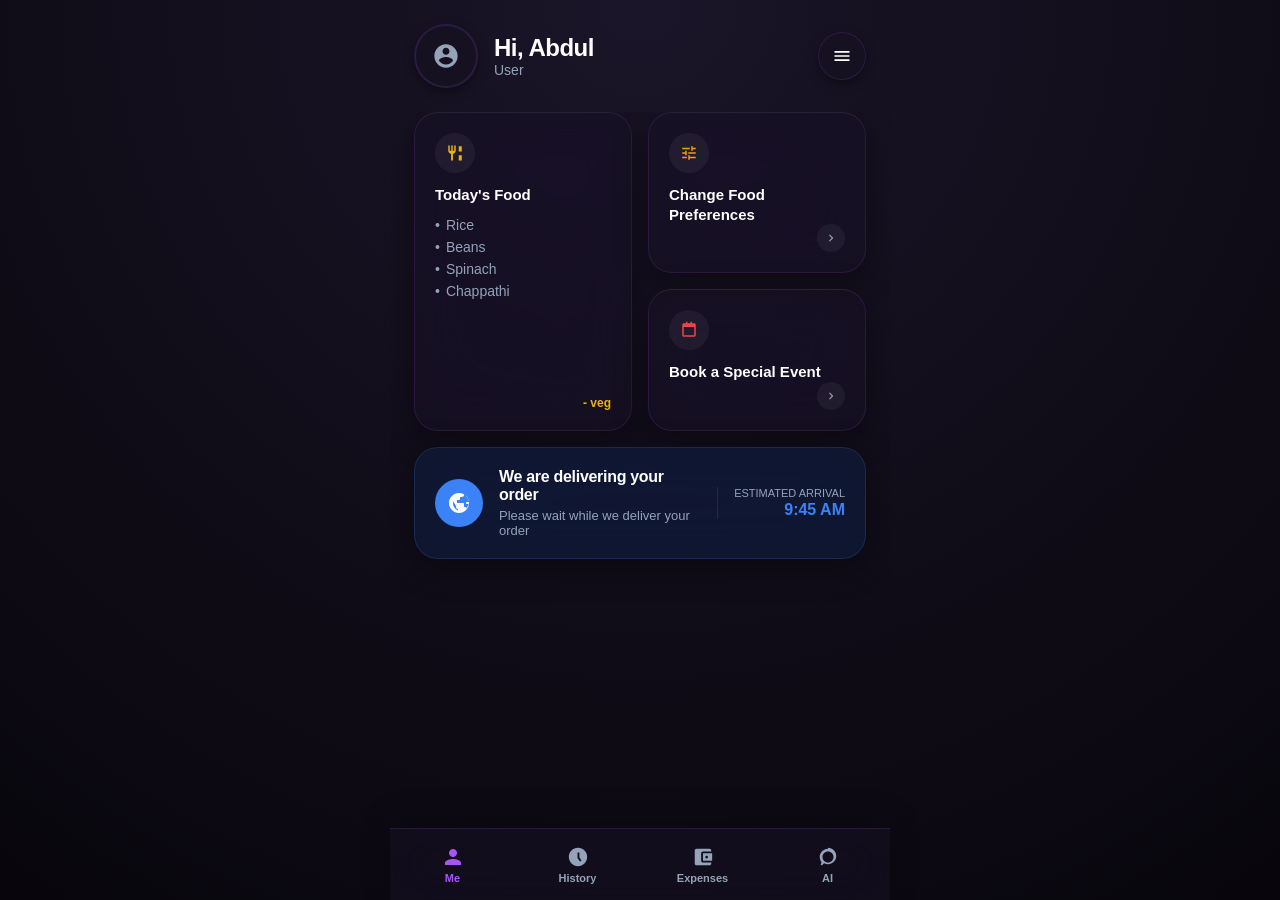
==== user.html @ d2bc14f1 "Change greeting from 'Hello World' to 'Goodbye World'" ====
<!DOCTYPE html>
<html lang="en">
<head>
    <meta charset="UTF-8">
    <meta name="viewport" content="width=device-width, initial-scale=1.0, maximum-scale=1.0, user-scalable=no">
    <title>MealHub - Dashboard</title>
    <style>
        /* --- CORE DESIGN SYSTEM & VARIABLES --- */
        :root {
            /* Liquid Amethyst (Dark Theme - Default) */
            --bg-gradient: radial-gradient(circle at 50% 0%, #1a1528 0%, #08060c 100%);
            --glass-bg: rgba(22, 18, 33, 0.6);
            --glass-border: rgba(168, 85, 247, 0.15);
            --glass-specular: rgba(255, 255, 255, 0.08);
            --accent: #a855f7;
            --accent-glow: rgba(168, 85, 247, 0.4);
            --text-main: #ffffff;
            --text-muted: #94a3b8;
            --card-shadow: rgba(0, 0, 0, 0.4);
            --banner-blue: rgba(14, 30, 61, 0.6);
            --banner-border: rgba(59, 130, 246, 0.2);
            --banner-text: #3b82f6;
            
            /* Structural Variables */
            --safe-bottom: env(safe-area-inset-bottom, 0px);
            --spring-easing: cubic-bezier(0.34, 1.56, 0.64, 1);
            --fade-speed: 400ms;
        }

        [data-theme="light"] {
            /* Orchid Crystal (Light Theme) */
            --bg-gradient: linear-gradient(135deg, #f7f5fa 0%, #e8e4f0 100%);
            --glass-bg: rgba(255, 255, 255, 0.5);
            --glass-border: rgba(124, 58, 237, 0.15);
            --glass-specular: rgba(255, 255, 255, 0.4);
            --accent: #7c3aed;
            --accent-glow: rgba(124, 58, 237, 0.25);
            --text-main: #1e1b4b;
            --text-muted: #64748b;
            --card-shadow: rgba(124, 58, 237, 0.08);
            --banner-blue: rgba(219, 234, 254, 0.6);
            --banner-border: rgba(59, 130, 246, 0.3);
            --banner-text: #1d4ed8;
        }

        /* --- CSS RESET & MOBILE BEHAVIORS --- */
        * {
            box-sizing: border-box;
            margin: 0;
            padding: 0;
            -webkit-tap-highlight-color: transparent;
            user-select: none;
            font-family: -apple-system, BlinkMacSystemFont, "Segoe UI", Roboto, Helvetica, Arial, sans-serif;
        }

        body {
            background: var(--bg-gradient);
            color: var(--text-main);
            min-height: 100vh;
            overflow: hidden;
            position: relative;
            transition: background var(--fade-speed) ease;
        }

        input, textarea, select {
            user-select: text;
        }

        /* --- HIDDEN SCROLLBARS --- */
        .scrollable-content {
            scrollbar-width: none;
            -ms-overflow-style: none;
        }
        .scrollable-content::-webkit-scrollbar {
            display: none;
        }

        /* --- LAYOUT APPLICATION FRAME --- */
        .app-container {
            display: flex;
            flex-direction: column;
            height: 100vh;
            max-width: 500px;
            margin: 0 auto;
            position: relative;
            padding-bottom: calc(75px + var(--safe-bottom));
        }

        /* --- HEADER ROW --- */
        header {
            display: flex;
            justify-content: space-between;
            align-items: center;
            padding: 24px;
            z-index: 10;
        }

        .profile-trigger {
            display: flex;
            align-items: center;
            gap: 16px;
            cursor: pointer;
        }

        .profile-frame {
            width: 64px;
            height: 64px;
            border-radius: 50%;
            border: 2px solid var(--glass-border);
            background: var(--glass-bg);
            display: flex;
            align-items: center;
            justify-content: center;
            overflow: hidden;
            box-shadow: 0 4px 12px var(--card-shadow);
            transition: transform var(--fade-speed) var(--spring-easing);
        }

        .profile-frame img {
            width: 100%;
            height: 100%;
            object-fit: cover;
        }

        .profile-frame svg {
            width: 28px;
            height: 28px;
            fill: var(--text-muted);
        }

        .profile-trigger:active .profile-frame {
            transform: scale(0.92);
        }

        .meta-text h1 {
            font-size: 24px;
            font-weight: 700;
            letter-spacing: -0.5px;
        }

        .meta-text p {
            font-size: 14px;
            color: var(--text-muted);
            text-transform: capitalize;
        }

        .menu-btn {
            width: 48px;
            height: 48px;
            border-radius: 50%;
            background: var(--glass-bg);
            border: 1px solid var(--glass-border);
            display: flex;
            align-items: center;
            justify-content: center;
            cursor: pointer;
            box-shadow: 0 4px 12px var(--card-shadow);
            transition: transform var(--fade-speed) var(--spring-easing);
        }

        .menu-btn svg {
            width: 20px;
            height: 20px;
            fill: var(--text-main);
        }

        .menu-btn:active {
            transform: scale(0.92);
        }

        /* --- CONTENT MAIN PANELS --- */
        .tab-panel {
            flex: 1;
            padding: 0 24px;
            overflow-y: auto;
            display: none;
            opacity: 0;
            transform: translateY(10px);
            transition: opacity var(--fade-speed) ease, transform var(--fade-speed) ease;
        }

        .tab-panel.active {
            display: block;
            opacity: 1;
            transform: translateY(0);
        }

        /* --- GLASS CARD SYSTEM --- */
        .glass-card {
            background: var(--glass-bg);
            border: 1px solid var(--glass-border);
            border-top: 1px solid var(--glass-specular);
            border-radius: 24px;
            padding: 20px;
            box-shadow: 0 8px 32px var(--card-shadow);
            backdrop-filter: blur(24px) saturate(190%);
            -webkit-backdrop-filter: blur(24px) saturate(190%);
            position: relative;
            overflow: hidden;
        }

        /* --- ME DASHBOARD ASYMMETRIC GRID --- */
        .me-grid {
            display: grid;
            grid-template-columns: 1.1sfr 0.9fr;
            grid-template-columns: repeat(2, 1fr);
            gap: 16px;
            margin-bottom: 16px;
        }

        .card-tall {
            grid-row: span 2;
            display: flex;
            flex-direction: column;
            justify-content: space-between;
            min-height: 220px;
        }

        .card-pressable {
            cursor: pointer;
            display: flex;
            flex-direction: column;
            justify-content: space-between;
            min-height: 102px;
            transition: transform 150ms var(--spring-easing), box-shadow 150ms ease;
        }

        .card-pressable:active {
            transform: scale(0.96);
            box-shadow: 0 4px 12px var(--card-shadow);
        }

        /* Icon Circle Subcontainers */
        .icon-wrap {
            width: 40px;
            height: 40px;
            border-radius: 50%;
            background: rgba(255, 255, 255, 0.05);
            display: flex;
            align-items: center;
            justify-content: center;
            margin-bottom: 12px;
        }
        [data-theme="light"] .icon-wrap {
            background: rgba(0, 0, 0, 0.03);
        }

        .card-tall .icon-wrap svg { fill: #eab308; }
        #pref-card-trigger .icon-wrap svg { fill: #f59e0b; }
        #event-card-trigger .icon-wrap svg { fill: #ef4444; }

        .card-title {
            font-size: 15px;
            font-weight: 600;
            line-height: 1.3;
            color: var(--text-main);
        }

        .card-arrow {
            align-self: flex-end;
            width: 28px;
            height: 28px;
            border-radius: 50%;
            background: rgba(255, 255, 255, 0.05);
            display: flex;
            align-items: center;
            justify-content: center;
        }
        [data-theme="light"] .card-arrow {
            background: rgba(0, 0, 0, 0.03);
        }
        .card-arrow svg {
            width: 14px;
            height: 14px;
            fill: var(--text-muted);
        }

        /* Menu Food Items list styling */
        .food-list {
            list-style: none;
            margin-top: 12px;
            display: flex;
            flex-direction: column;
            gap: 6px;
        }

        .food-list li {
            font-size: 14px;
            color: var(--text-muted);
            text-transform: capitalize;
            display: flex;
            align-items: center;
            gap: 6px;
        }

        .food-list li::before {
            content: "•";
            color: var(--text-muted);
        }

        .tag-veg {
            align-self: flex-end;
            font-size: 12px;
            font-weight: 700;
            color: #eab308;
            margin-top: auto;
        }

        /* --- FULL WIDTH STATUS STRIP --- */
        .status-strip {
            background: var(--banner-blue);
            border: 1px solid var(--banner-border);
            border-top: 1px solid var(--glass-specular);
            display: flex;
            align-items: center;
            gap: 16px;
            padding: 20px;
        }

        .scooter-icon {
            width: 48px;
            height: 48px;
            border-radius: 50%;
            background: #3b82f6;
            display: flex;
            align-items: center;
            justify-content: center;
            flex-shrink: 0;
        }

        .scooter-icon svg {
            width: 24px;
            height: 24px;
            fill: white;
        }

        .status-info {
            flex: 1;
        }

        .status-info h4 {
            font-size: 16px;
            font-weight: 600;
            letter-spacing: -0.3px;
            margin-bottom: 4px;
        }

        .status-info p {
            font-size: 13px;
            color: var(--text-muted);
        }

        .status-eta {
            text-align: right;
            border-left: 1px solid var(--banner-border);
            padding-left: 16px;
        }

        .status-eta span {
            font-size: 11px;
            color: var(--text-muted);
            display: block;
            text-transform: uppercase;
            margin-bottom: 2px;
        }

        .status-eta time {
            font-size: 16px;
            font-weight: 700;
            color: var(--banner-text);
            white-space: nowrap;
        }

        /* --- INTERACTIVE SEGMENTED CONTROLS --- */
        .segment-wrapper {
            background: var(--glass-bg);
            border: 1px solid var(--glass-border);
            padding: 4px;
            border-radius: 16px;
            display: flex;
            margin-bottom: 20px;
            position: relative;
        }

        .segment-btn {
            flex: 1;
            background: transparent;
            border: none;
            outline: none;
            color: var(--text-muted);
            font-size: 14px;
            font-weight: 600;
            padding: 10px 0;
            cursor: pointer;
            z-index: 2;
            transition: color var(--fade-speed) ease;
        }

        .segment-btn.active {
            color: var(--text-main);
        }

        .segment-slider {
            position: absolute;
            top: 4px;
            bottom: 4px;
            left: 4px;
            border-radius: 12px;
            background: rgba(255, 255, 255, 0.08);
            backdrop-filter: blur(8px);
            z-index: 1;
            transition: transform 300ms var(--spring-easing), width 300ms var(--spring-easing);
        }
        [data-theme="light"] .segment-slider {
            background: rgba(0, 0, 0, 0.05);
        }

        /* --- HISTORY ELEMENT CARDS --- */
        .history-stack {
            display: flex;
            flex-direction: column;
            gap: 12px;
        }

        .history-card {
            display: flex;
            justify-content: space-between;
            align-items: center;
            transition: transform 150ms ease;
            cursor: pointer;
        }

        .history-card:active {
            transform: scale(0.98);
        }

        .history-details h5 {
            font-size: 15px;
            font-weight: 600;
            margin-bottom: 4px;
        }

        .history-details p {
            font-size: 12px;
            color: var(--text-muted);
        }

        .history-price {
            font-size: 15px;
            font-weight: 700;
            color: var(--accent);
        }

        /* --- EXPENSES VIEWS ELEMENTS --- */
        .expense-summary-block {
            display: grid;
            grid-template-columns: repeat(2, 1fr);
            gap: 16px;
            margin-bottom: 20px;
        }

        .stat-meta h5 {
            font-size: 13px;
            color: var(--text-muted);
            font-weight: 500;
            margin-bottom: 8px;
        }

        .stat-meta .amount {
            font-size: 20px;
            font-weight: 700;
            margin-bottom: 6px;
        }

        .trend-line {
            font-size: 12px;
            font-weight: 600;
            display: flex;
            align-items: center;
            gap: 4px;
            color: #22c55e;
        }

        .trend-line svg {
            width: 12px;
            height: 12px;
            fill: currentColor;
        }

        .breakdown-title {
            font-size: 14px;
            color: var(--text-muted);
            font-weight: 600;
            margin: 24px 0 12px 0;
            text-transform: uppercase;
            letter-spacing: 0.5px;
        }

        .list-row {
            display: flex;
            justify-content: space-between;
            align-items: center;
            padding: 16px 0;
            border-bottom: 1px solid var(--glass-border);
            cursor: pointer;
        }

        .list-row:last-child {
            border-bottom: none;
        }

        .list-row-left {
            display: flex;
            align-items: center;
            gap: 12px;
        }

        .list-row-left span {
            font-size: 15px;
            font-weight: 500;
        }

        .list-row-right {
            display: flex;
            align-items: center;
            gap: 8px;
            font-weight: 600;
            font-size: 15px;
        }

        .list-row-right svg {
            width: 14px;
            height: 14px;
            fill: var(--text-muted);
        }

        /* --- COPILOT AI CHAT PANEL INTERFACE --- */
        .chat-container {
            display: flex;
            flex-direction: column;
            height: calc(100vh - 180px - var(--safe-bottom));
        }

        .chat-messages {
            flex: 1;
            overflow-y: auto;
            padding-bottom: 16px;
            display: flex;
            flex-direction: column;
            gap: 12px;
        }

        .msg-bubble {
            max-width: 80%;
            padding: 14px 16px;
            border-radius: 20px;
            font-size: 14px;
            line-height: 1.4;
            position: relative;
        }

        .msg-bubble.ai {
            align-self: flex-start;
            background: var(--glass-bg);
            border: 1px solid var(--glass-border);
            border-bottom-left-radius: 4px;
            color: var(--text-main);
        }

        .msg-bubble.user {
            align-self: flex-end;
            background: var(--accent);
            color: white;
            border-bottom-right-radius: 4px;
            box-shadow: 0 4px 12px var(--accent-glow);
        }

        .msg-meta {
            display: flex;
            align-items: center;
            justify-content: flex-end;
            gap: 4px;
            font-size: 10px;
            margin-top: 6px;
            opacity: 0.7;
        }

        .msg-meta svg {
            width: 12px;
            height: 12px;
            fill: currentColor;
        }

        .chat-input-row {
            display: flex;
            gap: 12px;
            align-items: center;
            padding-top: 12px;
            border-top: 1px solid var(--glass-border);
        }

        .chat-field {
            flex: 1;
            background: var(--glass-bg);
            border: 1px solid var(--glass-border);
            border-radius: 24px;
            padding: 14px 20px;
            color: var(--text-main);
            outline: none;
            font-size: 14px;
            transition: border-color var(--fade-speed) ease;
        }

        .chat-field:focus {
            border-color: var(--accent);
        }

        .chat-send-btn {
            width: 48px;
            height: 48px;
            border-radius: 50%;
            background: var(--accent);
            border: none;
            outline: none;
            display: flex;
            align-items: center;
            justify-content: center;
            cursor: pointer;
            box-shadow: 0 4px 12px var(--accent-glow);
            transition: transform 150ms ease;
            flex-shrink: 0;
        }

        .chat-send-btn:active {
            transform: scale(0.92);
        }

        .chat-send-btn svg {
            width: 18px;
            height: 18px;
            fill: white;
            margin-left: 2px;
        }

        /* --- FIXED BOTTOM NAVIGATION DOCK --- */
        nav.bottom-dock {
            position: fixed;
            bottom: var(--safe-bottom);
            left: 50%;
            transform: translateX(-50%);
            width: 100%;
            max-width: 500px;
            height: 72px;
            background: var(--glass-bg);
            border-top: 1px solid var(--glass-border);
            backdrop-filter: blur(24px) saturate(190%);
            -webkit-backdrop-filter: blur(24px) saturate(190%);
            display: flex;
            justify-content: space-around;
            align-items: center;
            z-index: 20;
            box-shadow: 0 -8px 32px rgba(0,0,0,0.2);
        }

        .nav-item {
            display: flex;
            flex-direction: column;
            align-items: center;
            gap: 4px;
            background: transparent;
            border: none;
            outline: none;
            cursor: pointer;
            width: 60px;
            color: var(--text-muted);
            transition: color var(--fade-speed) ease;
        }

        .nav-item svg {
            width: 22px;
            height: 22px;
            fill: var(--text-muted);
            transition: fill var(--fade-speed) ease, transform 300ms var(--spring-easing);
        }

        .nav-item span {
            font-size: 11px;
            font-weight: 600;
        }

        .nav-item.active {
            color: var(--accent);
        }

        .nav-item.active svg {
            fill: var(--accent);
            transform: scale(1.1);
        }

        /* --- POPUPS & OVERLAYS SYSTEM UI --- */
        .overlay-blur {
            position: fixed;
            top: 0;
            left: 0;
            width: 100vw;
            height: 100vh;
            background: rgba(0, 0, 0, 0.4);
            backdrop-filter: blur(0px);
            -webkit-backdrop-filter: blur(0px);
            z-index: 100;
            opacity: 0;
            visibility: hidden;
            transition: opacity var(--fade-speed) ease, visibility var(--fade-speed) ease, backdrop-filter var(--fade-speed) ease;
        }

        .overlay-blur.active {
            opacity: 1;
            visibility: visible;
            backdrop-filter: blur(12px);
            -webkit-backdrop-filter: blur(12px);
        }

        .modal-sheet {
            position: absolute;
            bottom: 24px;
            left: 16px;
            right: 16px;
            max-width: 468px;
            margin: 0 auto;
            transform: scale(0.9) translateY(40px);
            opacity: 0;
            transition: transform var(--fade-speed) var(--spring-easing), opacity var(--fade-speed) ease;
        }

        .overlay-blur.active .modal-sheet {
            transform: scale(1) translateY(0);
            opacity: 1;
        }

        .modal-header {
            display: flex;
            justify-content: space-between;
            align-items: center;
            margin-bottom: 20px;
        }

        .modal-header h3 {
            font-size: 18px;
            font-weight: 700;
            letter-spacing: -0.3px;
        }

        .modal-close {
            width: 32px;
            height: 32px;
            border-radius: 50%;
            background: rgba(255, 255, 255, 0.05);
            display: flex;
            align-items: center;
            justify-content: center;
            cursor: pointer;
        }
        [data-theme="light"] .modal-close {
            background: rgba(0, 0, 0, 0.03);
        }
        .modal-close svg {
            width: 12px;
            height: 12px;
            fill: var(--text-main);
        }

        /* Custom Action Option Matrix inside Modals */
        .modal-actions-list {
            display: flex;
            flex-direction: column;
            gap: 10px;
        }

        .action-option-btn {
            width: 100%;
            background: rgba(255, 255, 255, 0.03);
            border: 1px solid var(--glass-border);
            padding: 14px;
            border-radius: 14px;
            color: var(--text-main);
            font-size: 15px;
            font-weight: 600;
            cursor: pointer;
            text-align: left;
            transition: background var(--fade-speed) ease;
        }
        .action-option-btn:active {
            background: rgba(255, 255, 255, 0.08);
        }

        /* --- SETTINGS SIDE DRAWER OVERLAY --- */
        .drawer-overlay {
            position: fixed;
            top: 0;
            left: 0;
            width: 100vw;
            height: 100vh;
            background: rgba(0, 0, 0, 0.2);
            backdrop-filter: blur(0px);
            -webkit-backdrop-filter: blur(0px);
            z-index: 150;
            opacity: 0;
            visibility: hidden;
            transition: opacity var(--fade-speed) ease, visibility var(--fade-speed) ease, backdrop-filter var(--fade-speed) ease;
        }

        .drawer-overlay.active {
            opacity: 1;
            visibility: visible;
            backdrop-filter: blur(12px);
            -webkit-backdrop-filter: blur(12px);
        }

        .settings-drawer {
            position: absolute;
            top: 0;
            right: 0;
            width: 280px;
            height: 100%;
            background: var(--glass-bg);
            border-left: 1px solid var(--glass-border);
            backdrop-filter: blur(32px) saturate(190%);
            -webkit-backdrop-filter: blur(32px) saturate(190%);
            padding: 40px 24px;
            box-shadow: -8px 0 32px rgba(0,0,0,0.3);
            transform: translateX(100%);
            transition: transform var(--fade-speed) cubic-bezier(0.16, 1, 0.3, 1);
            display: flex;
            flex-direction: column;
            gap: 24px;
        }

        .drawer-overlay.active .settings-drawer {
            transform: translateX(0);
        }

        .drawer-title {
            font-size: 20px;
            font-weight: 700;
            margin-bottom: 12px;
            border-bottom: 1px solid var(--glass-border);
            padding-bottom: 12px;
        }

        .drawer-row {
            display: flex;
            justify-content: space-between;
            align-items: center;
            padding: 8px 0;
        }

        .drawer-label {
            font-size: 15px;
            font-weight: 500;
        }

        /* --- TOGGLE METRIC SYSTEMS --- */
        .toggle-switch {
            width: 46px;
            height: 26px;
            border-radius: 20px;
            background: rgba(255,255,255,0.1);
            position: relative;
            cursor: pointer;
            transition: background var(--fade-speed) ease;
        }
        [data-theme="light"] .toggle-switch {
            background: rgba(0,0,0,0.1);
        }
        .toggle-switch.active {
            background: var(--accent);
        }

        .toggle-handle {
            width: 20px;
            height: 20px;
            border-radius: 50%;
            background: white;
            position: absolute;
            top: 3px;
            left: 3px;
            box-shadow: 0 2px 4px rgba(0,0,0,0.2);
            transition: transform 300ms var(--spring-easing);
        }

        .toggle-switch.active .toggle-handle {
            transform: translateX(20px);
        }

        /* Drawer Utility Buttons */
        .drawer-btn {
            background: rgba(255,255,255,0.03);
            border: 1px solid var(--glass-border);
            color: var(--text-main);
            padding: 12px 16px;
            border-radius: 12px;
            font-size: 14px;
            font-weight: 600;
            cursor: pointer;
            text-align: left;
            display: flex;
            align-items: center;
            justify-content: space-between;
        }

        .drawer-btn.logout {
            margin-top: auto;
            border-color: rgba(239, 68, 68, 0.3);
            color: #ef4444;
            background: rgba(239, 68, 68, 0.05);
        }

        /* --- PREFERENCES POPUP FORM ENGINE --- */
        .pill-box {
            display: flex;
            gap: 10px;
            margin-bottom: 20px;
        }

        .pill-btn {
            flex: 1;
            background: rgba(255,255,255,0.03);
            border: 1px solid var(--glass-border);
            padding: 12px 0;
            border-radius: 14px;
            color: var(--text-muted);
            font-weight: 600;
            font-size: 14px;
            cursor: pointer;
            text-align: center;
            transition: all var(--fade-speed) ease;
        }

        .pill-btn.active {
            background: var(--accent);
            color: white;
            border-color: transparent;
            box-shadow: 0 4px 12px var(--accent-glow);
        }

        .dropdown-grid {
            display: none;
            grid-template-columns: repeat(2, 1fr);
            gap: 12px;
            margin-bottom: 20px;
        }

        .dropdown-grid.active {
            display: grid;
        }

        .select-field-wrap {
            display: flex;
            flex-direction: column;
            gap: 6px;
        }

        .select-field-wrap label {
            font-size: 11px;
            color: var(--text-muted);
            font-weight: 600;
            text-transform: uppercase;
        }

        .glass-select {
            background: var(--glass-bg);
            border: 1px solid var(--glass-border);
            padding: 12px;
            border-radius: 12px;
            color: var(--text-main);
            outline: none;
            font-size: 13px;
            width: 100%;
            cursor: pointer;
            -webkit-appearance: none;
        }

        /* --- COMPREHENSIVE BOOKING FORM LAYOUT --- */
        .form-stack {
            display: flex;
            flex-direction: column;
            gap: 14px;
            margin-bottom: 20px;
        }

        .input-group {
            display: flex;
            flex-direction: column;
            gap: 6px;
        }

        .input-group label {
            font-size: 12px;
            color: var(--text-muted);
            font-weight: 600;
        }

        .glass-input {
            background: var(--glass-bg);
            border: 1px solid var(--glass-border);
            padding: 12px 16px;
            border-radius: 12px;
            color: var(--text-main);
            font-size: 14px;
            outline: none;
        }

        .glass-textarea {
            background: var(--glass-bg);
            border: 1px solid var(--glass-border);
            padding: 12px 16px;
            border-radius: 12px;
            color: var(--text-main);
            font-size: 14px;
            outline: none;
            resize: none;
            height: 70px;
        }

        .submit-action-btn {
            width: 100%;
            background: var(--accent);
            border: none;
            outline: none;
            padding: 14px;
            border-radius: 14px;
            color: white;
            font-size: 15px;
            font-weight: 700;
            cursor: pointer;
            box-shadow: 0 4px 12px var(--accent-glow);
            transition: transform 150ms ease;
        }

        .submit-action-btn:active {
            transform: scale(0.97);
        }

        /* --- QR TRANSACTION MODULE --- */
        .qr-placeholder-wrap {
            display: flex;
            flex-direction: column;
            align-items: center;
            justify-content: center;
            padding: 24px;
            border: 2px dashed var(--glass-border);
            border-radius: 16px;
            text-align: center;
            gap: 12px;
        }

        .qr-placeholder-wrap svg {
            width: 48px;
            height: 48px;
            fill: var(--text-muted);
        }

        .qr-placeholder-wrap p {
            font-size: 14px;
            color: var(--text-muted);
        }

        .qr-image {
            width: 200px;
            height: 200px;
            object-fit: contain;
            margin: 0 auto;
            display: block;
            border-radius: 12px;
        }
    </style>
</head>
<body>

    <div class="app-container">
        
        <!-- --- HEADER ROW --- -->
        <header>
            <div class="profile-trigger" id="profile-img-trigger">
                <div class="profile-frame" id="avatar-frame">
                    <!-- Default SVG Avatar outline -->
                    <svg viewBox="0 0 24 24"><path d="M12 2C6.48 2 2 6.48 2 12s4.48 10 10 10 10-4.48 10-10S17.52 2 12 2zm0 3c1.66 0 3 1.34 3 3s-1.34 3-3 3-3-1.34-3-3 1.34-3 3-3zm0 14.2c-2.5 0-4.71-1.28-6-3.22.03-1.99 4-3.08 6-3.08 1.99 0 5.97 1.09 6 3.08-1.29 1.94-3.5 3.22-6 3.22z"/></svg>
                </div>
                <div class="meta-text">
                    <h1 id="header-username">Hi, Abdul</h1>
                    <p id="header-role">User</p>
                </div>
            </div>
            <div class="menu-btn" id="drawer-hamburger-trigger">
                <svg viewBox="0 0 24 24"><path d="M3 18h18v-2H3v2zm0-5h18v-2H3v2zm0-7v2h18V6H3z"/></svg>
            </div>
        </header>

        <!-- --- ME TAB (DEFAULT INTERFACE) --- -->
        <main class="tab-panel active" id="panel-me">
            <div class="me-grid">
                <!-- Today's Food Locked Layout Grid -->
                <div class="glass-card card-tall">
                    <div>
                        <div class="icon-wrap">
                            <svg style="width:18px;height:18px" viewBox="0 0 24 24"><path d="M11 9H9V2H7v7H5V2H3v7c0 2.12 1.66 3.84 3.75 3.97V22h2.5v-9.03C11.34 12.84 13 11.12 13 9V2h-2v7zm10-6h-4v7h4V3zm0 12h-4v7h4v-7z"/></svg>
                        </div>
                        <h3 class="card-title" id="lbl-today-food">Today's Food</h3>
                        <ul class="food-list">
                            <li>rice</li>
                            <li>Beans</li>
                            <li>Spinach</li>
                            <li>chappathi</li>
                        </ul>
                    </div>
                    <span class="tag-veg">- veg</span>
                </div>

                <!-- Food Preferences Pressable Trigger -->
                <div class="glass-card card-pressable" id="pref-card-trigger">
                    <div class="icon-wrap">
                        <svg style="width:18px;height:18px" viewBox="0 0 24 24"><path d="M3 17v2h6v-2H3zM3 5v2h10V5H3zm10 16v-2h8v-2h-8v-2h-2v6h2zM7 9v2H3v2h4v2h2V9H7zm14 4v-2H11v2h10zm-6-4h2V7h4V5h-4V3h-2v6z"/></svg>
                    </div>
                    <h3 class="card-title" id="lbl-change-pref">Change Food Preferences</h3>
                    <div class="card-arrow">
                        <svg viewBox="0 0 24 24"><path d="M8.59 16.59L13.17 12 8.59 7.41 10 6l6 6-6 6-1.41-1.41z"/></svg>
                    </div>
                </div>

                <!-- Booking Events Pressable Trigger -->
                <div class="glass-card card-pressable" id="event-card-trigger">
                    <div class="icon-wrap">
                        <svg style="width:18px;height:18px" viewBox="0 0 24 24"><path d="M19 19H5V8h14v11zM16 1h-2v2h-4V1H8v2H5c-1.11 0-1.99.9-1.99 2L3 19c0 1.1.89 2 2 2h14c1.1 0 2-.9 2-2V5c0-1.1-.9-2-2-2h-3V1z"/></svg>
                    </div>
                    <h3 class="card-title" id="lbl-book-event">Book a Special Event</h3>
                    <div class="card-arrow">
                        <svg viewBox="0 0 24 24"><path d="M8.59 16.59L13.17 12 8.59 7.41 10 6l6 6-6 6-1.41-1.41z"/></svg>
                    </div>
                </div>
            </div>

            <!-- Full Width Tracking Strip -->
            <div class="glass-card status-strip">
                <div class="scooter-icon">
                    <svg viewBox="0 0 24 24"><path d="M19.15 13c.05-.32.08-.65.08-1s-.03-.68-.08-1h2.77c.05.32.08.65.08 1s-.03.68-.08 1h-2.77zM12 2C6.48 2 2 6.48 2 12s4.48 10 10 10 10-4.48 10-10S17.52 2 12 2zm1 17.93c-3.95-.49-7-3.85-7-7.93 0-.62.08-1.21.21-1.79L9 15v1c0 1.1.9 2 2 2v1.93zm6.9-2.54c-.26-.81-1-1.39-1.9-1.39h-1v-3c0-.55-.45-1-1-1H10V9h2c.55 0 1-.45 1-1V6h2c1.1 0 2-.9 2-2v-.41c2.93 1.19 5 4.06 5 7.41 0 1.84-.63 3.52-1.69 4.89z"/></svg>
                </div>
                <div class="status-info">
                    <h4 id="lbl-delivery-title">We are delivering your order</h4>
                    <p id="lbl-delivery-desc">Please wait while we deliver your order</p>
                </div>
                <div class="status-eta">
                    <span id="lbl-eta-tag">Estimated Arrival</span>
                    <time>9:45 AM</time>
                </div>
            </div>
        </main>

        <!-- --- HISTORY TAB INTERFACE --- -->
        <main class="tab-panel" id="panel-history">
            <div class="segment-wrapper">
                <div class="segment-slider" id="history-slider" style="width: calc(50% - 4px); transform: translateX(0px);"></div>
                <button class="segment-btn active" id="segment-orders-trigger">Orders</button>
                <button class="segment-btn" id="segment-events-trigger">Events</button>
            </div>
            
            <div class="history-stack id="history-content-list"">
                <!-- Executed dynamically in state script architecture -->
            </div>
        </main>

        <!-- --- EXPENSES TAB INTERFACE --- -->
        <main class="tab-panel" id="panel-expenses">
            <div class="segment-wrapper">
                <div class="segment-slider" id="expenses-slider" style="width: calc(33.33% - 4px); transform: translateX(0px);"></div>
                <button class="segment-btn active" onclick="switchExpensePeriod(0, this)">This Week</button>
                <button class="segment-btn" onclick="switchExpensePeriod(1, this)">This Month</button>
                <button class="segment-btn" onclick="switchExpensePeriod(2, this)">This Year</button>
            </div>

            <div class="expense-summary-block">
                <div class="glass-card stat-meta">
                    <h5 id="lbl-total-exp">Total Expenses</h5>
                    <div class="amount">IDR 450.000</div>
                    <div class="trend-line">
                        <svg viewBox="0 0 24 24"><path d="M4 12l1.41 1.41L11 7.83V20h2V7.83l5.58 5.59L20 12l-8-8-8 8z"/></svg>
                        <span>12%</span>
                    </div>
                </div>
                <div class="glass-card stat-meta card-pressable" id="unpaid-card-trigger">
                    <h5 id="lbl-unpaid-bill">Unpaid Payments</h5>
                    <div class="amount" style="color:#ef4444;">IDR 75.000</div>
                    <p style="font-size:11px; color:var(--text-muted);" id="lbl-tap-pay">Tap to view QR</p>
                </div>
            </div>

            <h4 class="breakdown-title" id="lbl-breakdown">Expense Breakdown</h4>
            <div class="glass-card" style="padding: 0 16px;">
                <div class="list-row">
                    <div class="list-row-left">
                        <span>Meals</span>
                    </div>
                    <div class="list-row-right">
                        <span>IDR 375.000</span>
                        <svg viewBox="0 0 24 24"><path d="M8.59 16.59L13.17 12 8.59 7.41 10 6l6 6-6 6-1.41-1.41z"/></svg>
                    </div>
                </div>
                <div class="list-row">
                    <div class="list-row-left">
                        <span>Events</span>
                    </div>
                    <div class="list-row-right">
                        <span>IDR 75.000</span>
                        <svg viewBox="0 0 24 24"><path d="M8.59 16.59L13.17 12 8.59 7.41 10 6l6 6-6 6-1.41-1.41z"/></svg>
                    </div>
                </div>
            </div>
        </main>

        <!-- --- COPILOT AI COGNITIVE CHAT INTERFACE --- -->
        <main class="tab-panel" id="panel-ai">
            <div class="chat-container">
                <div class="chat-messages scrollable-content" id="chat-msg-viewport">
                    <div class="msg-bubble ai" id="ai-dynamic-greeting">
                        👋 Hi Abdul! How can I help you today?
                    </div>
                </div>
                <div class="chat-input-row">
                    <input type="text" class="chat-field" id="chat-input-field" placeholder="Ask anything...">
                    <button class="chat-send-btn" id="chat-send-trigger">
                        <svg viewBox="0 0 24 24"><path d="M2.01 21L23 12 2.01 3 2 10l15 2-15 2z"/></svg>
                    </button>
                </div>
            </div>
        </main>

        <!-- --- FIXED BOTTOM NAVIGATION DOCK --- */ -->
        <nav class="bottom-dock">
            <button class="nav-item active" onclick="switchTab('me', this)">
                <svg viewBox="0 0 24 24"><path d="M12 12c2.21 0 4-1.79 4-4s-1.79-4-4-4-4 1.79-4 4 1.79 4 4 4zm0 2c-2.67 0-8 1.34-8 4v2h16v-2c0-2.66-5-4-8-4z"/></svg>
                <span id="nav-me">Me</span>
            </button>
            <button class="nav-item" onclick="switchTab('history', this)">
                <svg viewBox="0 0 24 24"><path d="M11.99 2C6.47 2 2 6.48 2 12s4.47 10 9.99 10C17.52 22 22 17.52 22 12S17.52 2 11.99 2zm4.24 13.52l-2.12 1.41-2.62-3.93V7h2v5.27l2.74 4.25z"/></svg>
                <span id="nav-history">History</span>
            </button>
            <button class="nav-item" onclick="switchTab('expenses', this)">
                <svg viewBox="0 0 24 24"><path d="M21 18v1c0 1.1-.9 2-2 2H5c-1.11 0-2-.9-2-2V5c0-1.1.89-2 2-2h14c1.1 0 2 .9 2 2v1h-9c-1.11 0-2 .9-2 2v8c0 1.1.89 2 2 2h9zm-9-2h10V8H12v8zm4-2.5c-.83 0-1.5-.67-1.5-1.5s.67-1.5 1.5-1.5 1.5.67 1.5 1.5-.67 1.5-1.5 1.5z"/></svg>
                <span id="nav-expenses">Expenses</span>
            </button>
            <button class="nav-item" onclick="switchTab('ai', this)">
                <svg viewBox="0 0 24 24"><path d="M12 3c-4.97 0-9 4.03-9 9 0 2.12.74 4.07 1.97 5.61L4.35 19.4c-.39.39-.39 1.02 0 1.41.39.39 1.02.39 1.41 0l1.9-1.9C9.22 19.58 10.57 20 12 20c4.97 0 9-4.03 9-9s-4.03-9-9-9zm0 15c-3.31 0-6-2.69-6-6s2.69-6 6-6 6 2.69 6 6-2.69 6-6 6z"/></svg>
                <span id="nav-ai">AI</span>
            </button>
        </nav>

    </div>

    <!-- --- GLOBAL POPUPS OVERLAY WRAPPERS --- -->
    <div class="overlay-blur" id="popup-overlay-container">
        
        <!-- Profile Picture Selection Panel -->
        <div class="glass-card modal-sheet" id="modal-profile" style="display: none;">
            <div class="modal-header">
                <h3 id="pop-title-pic">Change Profile Picture?</h3>
                <div class="modal-close" onclick="closeActiveModal()">
                    <svg viewBox="0 0 24 24"><path d="M19 6.41L17.59 5 12 10.59 6.41 5 5 6.41 10.59 12 5 17.59 6.41 19 12 13.41 17.59 19 19 17.59 13.41 12z"/></svg>
                </div>
            </div>
            <div class="modal-actions-list">
                <button class="action-option-btn" onclick="triggerHardwareInput('camera')" id="opt-cam">Camera</button>
                <button class="action-option-btn" onclick="triggerHardwareInput('gallery')" id="opt-gal">Gallery</button>
                <button class="action-option-btn" style="color:#ef4444;" onclick="closeActiveModal()" id="opt-can">Cancel</button>
            </div>
        </div>

        <!-- Food Preferences Selector Configurator -->
        <div class="glass-card modal-sheet" id="modal-preferences" style="display: none;">
            <div class="modal-header">
                <h3 id="pop-title-pref">Preferences</h3>
                <div class="modal-close" onclick="closeActiveModal()">
                    <svg viewBox="0 0 24 24"><path d="M19 6.41L17.59 5 12 10.59 6.41 5 5 6.41 10.59 12 5 17.59 6.41 19 12 13.41 17.59 19 19 17.59 13.41 12z"/></svg>
                </div>
            </div>
            <div class="pill-box">
                <div class="pill-btn active" onclick="togglePrefPill('veg', this)">Veg</div>
                <div class="pill-btn" onclick="togglePrefPill('nonveg', this)">Non-Veg</div>
                <div class="pill-btn" onclick="togglePrefPill('nonmeat', this)">Non-Meat</div>
            </div>
            
            <!-- Veg Options Stack -->
            <div class="dropdown-grid active" id="grid-pref-veg">
                <div class="select-field-wrap"><label>Veg-1</label><select class="glass-select"><option>Rice</option><option>Porridge</option></select></div>
                <div class="select-field-wrap"><label>Veg-2</label><select class="glass-select"><option>Spinach</option><option>Salad</option></select></div>
                <div class="select-field-wrap"><label>Veg-3</label><select class="glass-select"><option>Beans</option><option>Lentils</option></select></div>
                <div class="select-field-wrap"><label>Veg-4</label><select class="glass-select"><option>Chappathi</option><option>Roti</option></select></div>
            </div>
            <!-- Non-Veg Options Stack -->
            <div class="dropdown-grid" id="grid-pref-nonveg">
                <div class="select-field-wrap"><label>Non-Veg-1</label><select class="glass-select"><option>Chicken Rice</option><option>Biryani</option></select></div>
                <div class="select-field-wrap"><label>Non-Veg-2</label><select class="glass-select"><option>Fried Chicken</option><option>Beef Curry</option></select></div>
                <div class="select-field-wrap"><label>Non-Veg-3</label><select class="glass-select"><option>Egg Roast</option><option>Omelette</option></select></div>
                <div class="select-field-wrap"><label>Non-Veg-4</label><select class="glass-select"><option>Parotta</option><option>Naan</option></select></div>
            </div>
            <!-- Non-Meat Options Stack -->
            <div class="dropdown-grid" id="grid-pref-nonmeat">
                <div class="select-field-wrap"><label>Non-Meat-1</label><select class="glass-select"><option>Fish Rice</option><option>Ghee Rice</option></select></div>
                <div class="select-field-wrap"><label>Non-Meat-2</label><select class="glass-select"><option>Fish Fry</option><option>Prawn Masala</option></select></div>
                <div class="select-field-wrap"><label>Non-Meat-3</label><select class="glass-select"><option>Egg Scramble</option><option>Mushroom</option></select></div>
                <div class="select-field-wrap"><label>Non-Meat-4</label><select class="glass-select"><option>Appam</option><option>Idiyappam</option></select></div>
            </div>

            <button class="submit-action-btn" onclick="submitPreferencesForm()" id="btn-submit-pref">Submit</button>
        </div>

        <!-- Special Event Booking Ledger Sheets -->
        <div class="glass-card modal-sheet" id="modal-booking" style="display: none;">
            <div class="modal-header">
                <h3 id="pop-title-book">Book a Special Event</h3>
                <div class="modal-close" onclick="closeActiveModal()">
                    <svg viewBox="0 0 24 24"><path d="M19 6.41L17.59 5 12 10.59 6.41 5 5 6.41 10.59 12 5 17.59 6.41 19 12 13.41 17.59 19 19 17.59 13.41 12z"/></svg>
                </div>
            </div>
            <div class="form-stack">
                <div class="input-group">
                    <label id="lbl-form-date">Select Date</label>
                    <input type="date" class="glass-input" id="book-date-field">
                </div>
                <div class="input-group">
                    <label id="lbl-form-type">Food Type</label>
                    <div class="pill-box" style="margin-bottom: 0;">
                        <div class="pill-btn active" onclick="setBookingFoodType('veg', this)">Veg</div>
                        <div class="pill-btn" onclick="setBookingFoodType('nonveg', this)">Non-Veg</div>
                        <div class="pill-btn" onclick="setBookingFoodType('nonmeat', this)">Non-Meat</div>
                    </div>
                </div>
                <div class="input-group">
                    <label id="lbl-form-make">What should we make?</label>
                    <textarea class="glass-textarea" id="book-make-field" placeholder="Describe desired dishes..."></textarea>
                </div>
                <div class="input-group">
                    <label id="lbl-form-req">What's your special request?</label>
                    <textarea class="glass-textarea" id="book-req-field" placeholder="Allergies, themes, arrangements..."></textarea>
                </div>
            </div>
            <button class="submit-action-btn" onclick="submitBookingForm()" id="btn-submit-book">Submit</button>
        </div>

        <!-- Unpaid Bills Pay QR Image Sheet -->
        <div class="glass-card modal-sheet" id="modal-qr" style="display: none;">
            <div class="modal-header">
                <h3 id="pop-title-qr">Scan to Pay</h3>
                <div class="modal-close" onclick="closeActiveModal()">
                    <svg viewBox="0 0 24 24"><path d="M19 6.41L17.59 5 12 10.59 6.41 5 5 6.41 10.59 12 5 17.59 6.41 19 12 13.41 17.59 19 19 17.59 13.41 12z"/></svg>
                </div>
            </div>
            <div id="qr-display-viewport">
                <!-- System looks for QR.png in matching repository directory -->
                <img src="QR.png" class="qr-image" alt="Payment QR Code" onerror="handleQRError(this)">
            </div>
        </div>

        <!-- My Orders Populated Log Display Frame -->
        <div class="glass-card modal-sheet" id="modal-my-orders" style="display: none;">
            <div class="modal-header">
                <h3 id="pop-title-orders">My Orders</h3>
                <div class="modal-close" onclick="closeActiveModal()">
                    <svg viewBox="0 0 24 24"><path d="M19 6.41L17.59 5 12 10.59 6.41 5 5 6.41 10.59 12 5 17.59 6.41 19 12 13.41 17.59 19 19 17.59 13.41 12z"/></svg>
                </div>
            </div>
            <div class="history-stack" id="my-orders-dynamic-list">
                <!-- Static layout tracking injections via localized dictionary objects -->
            </div>
        </div>

    </div>

    <!-- --- SETTINGS DRAWER SEPARATE INTERFACE --- -->
    <div class="drawer-overlay" id="drawer-mask-container">
        <div class="settings-drawer">
            <h3 class="drawer-title" id="drw-title">Settings</h3>
            
            <div class="drawer-row">
                <span class="drawer-label" id="drw-theme">Dark Mode</span>
                <div class="toggle-switch active" id="theme-toggle-switch" onclick="executeThemeToggle()">
                    <div class="toggle-handle"></div>
                </div>
            </div>

            <div class="drawer-row">
                <span class="drawer-label" id="drw-lang">Language (EN/ID)</span>
                <div class="toggle-switch" id="lang-toggle-switch" onclick="executeLangToggle()">
                    <div class="toggle-handle"></div>
                </div>
            </div>

            <button class="drawer-btn" onclick="openDrawerOrders()" id="drw-orders">
                <span>My Orders</span>
                <svg style="width:16px;height:16px;" viewBox="0 0 24 24"><path d="M8.59 16.59L13.17 12 8.59 7.41 10 6l6 6-6 6-1.41-1.41z"/></svg>
            </button>

            <button class="drawer-btn logout" onclick="executeSystemLogout()" id="drw-logout">
                <span>Logout</span>
                <svg style="width:16px;height:16px; fill:currentColor;" viewBox="0 0 24 24"><path d="M16 17v-3H9v-4h7V7l5 5-5 5M14 2a2 2 0 0 1 2 2v2h-2V4H5v16h9v-2h2v2a2 2 0 0 1-2 2H5a2 2 0 0 1-2-2V4a2 2 0 0 1 2-2h9z"/></svg>
            </button>
        </div>
    </div>

    <!-- Hidden Native Media Capturing Portals -->
    <input type="file" id="hardware-camera-portal" accept="image/*" capture="camera" style="display:none;" onchange="processCapturedMedia(this)">
    <input type="file" id="hardware-gallery-portal" accept="image/*" style="display:none;" onchange="processCapturedMedia(this)">


    <!-- --- APPLICATION ARCHITECTURE STATE ENGINE --- -->
    <script>
        // --- TRANSLATION STRING DICTIONARIES ---
        const dictionary = {
            EN: {
                todayFood: "Today's Food", changePref: "Change Food Preferences", bookEvent: "Book a Special Event",
                delivTitle: "We are delivering your order", delivDesc: "Please wait while we deliver your order",
                etaTag: "Estimated Arrival", totalExp: "Total Expenses", unpaidBill: "Unpaid Payments",
                tapPay: "Tap to view QR", breakdown: "Expense Breakdown", askHold: "Ask anything...",
                navMe: "Me", navHistory: "History", navExpenses: "Expenses", navAi: "AI",
                popPic: "Change Profile Picture?", optCam: "Camera", optGal: "Gallery", optCan: "Cancel",
                popPref: "Preferences", btnSub: "Submit", popBook: "Book a Special Event",
                fDate: "Select Date", fType: "Food Type", fMake: "What should we make?", fReq: "What's your special request?",
                popQr: "Scan to Pay", popOrders: "My Orders", drwTitle: "Settings", drwTheme: "Dark Mode",
                drwLang: "Language (EN/ID)", drwOrders: "My Orders", drwLogout: "Logout"
            },
            ID: {
                todayFood: "Makanan Hari Ini", changePref: "Ubah Preferensi Makanan", bookEvent: "Pesan Acara Khusus",
                delivTitle: "Kami sedang mengantar pesanan Anda", delivDesc: "Menyiapkan ruang kerja Anda",
                etaTag: "Perkiraan Tiba", totalExp: "Total Pengeluaran", unpaidBill: "Pembayaran Belum Lunas",
                tapPay: "Ketuk untuk melihat QR", breakdown: "Rincian Pengeluaran", askHold: "Tanyakan sesuatu...",
                navMe: "Saya", navHistory: "Riwayat", navExpenses: "Pengeluaran", navAi: "AI",
                popPic: "Ubah Foto Profil?", optCam: "Kamera", optGal: "Galeri", optCan: "Batal",
                popPref: "Preferensi", btnSub: "Kirim", popBook: "Pesan Acara Khusus",
                fDate: "Pilih Tanggal", fType: "Jenis Makanan", fMake: "Apa yang harus kami buat?", fReq: "Apa permintaan khusus Anda?",
                popQr: "Pindai untuk Membayar", popOrders: "Pesanan Saya", drwTitle: "Pengaturan", drwTheme: "Mode Gelap",
                drwLang: "Bahasa (EN/ID)", drwOrders: "Pesanan Saya", drwLogout: "Keluar"
            }
        };

        // --- CORE APPLICATION MEMORY MEMORY CONFIGURATION ---
        let state = {
            user: "Abdul",
            role: "user",
            theme: "dark",
            lang: "EN",
            activeTab: "me",
            historySegment: "orders",
            bookingFoodType: "veg",
            preferencesFoodPill: "veg"
        };

        // Static Data Store arrays
        const demoOrders = [
            { name: "Nasi Goreng Special", date: "2026-06-15", time: "13:20", price: "IDR 45.000", status: "Completed" },
            { name: "Ayam Bakar Taliwang", date: "2026-06-14", time: "19:45", price: "IDR 65.000", status: "Completed" },
            { name: "Sate Ayam Madura", date: "2026-06-12", time: "12:10", price: "IDR 40.000", status: "Completed" },
            { name: "Martabak Manis Cokelat", date: "2026-06-16", time: "20:00", price: "IDR 50.000", status: "Pending" }
        ];

        const demoEvents = [
            { name: "Family Gathering Party", date: "2026-07-02", time: "10:00", price: "IDR 1.200.000", status: "Completed" },
            { name: "Corporate Lunch Catering", date: "2026-08-15", time: "12:00", price: "IDR 3.500.000", status: "Pending" }
        ];

        const aiResponses = [
            "Based on your order history, I recommend trying the local special variant next Tuesday!",
            "Your weekly structural meal plan suggestion has been updated in the log matrix dashboard.",
            "Delivery status alert update: The logistics partner is currently routing around major intersections.",
            "Special event catering package options suggestion: Package Gold fits your 40-person volume model."
        ];

        // --- LIFECYCLE INITIALIZATION ---
        window.addEventListener("DOMContentLoaded", () => {
            // Read from cache storage pipelines
            if(localStorage.getItem("username")) state.user = localStorage.getItem("username");
            if(localStorage.getItem("role")) state.role = localStorage.getItem("role");
            if(localStorage.getItem("theme")) state.theme = localStorage.getItem("theme");
            if(localStorage.getItem("language")) state.lang = localStorage.getItem("language");

            // Sync structural interfaces
            document.getElementById("header-username").innerText = `Hi, ${state.user}`;
            document.getElementById("header-role").innerText = state.role;
            
            // Set interface nodes
            document.body.setAttribute("data-theme", state.theme);
            document.getElementById("theme-toggle-switch").classList.toggle("active", state.theme === "dark");
            document.getElementById("lang-toggle-switch").classList.toggle("active", state.lang === "ID");
            
            applyLocalization();
            renderHistoryStack();
            setupInteractivityTriggers();
        });

        // --- LOCALIZATION HANDLING LOGIC ---
        function applyLocalization() {
            const strings = dictionary[state.lang];
            
            // Core DOM mapping loops
            document.getElementById("lbl-today-food").innerText = strings.todayFood;
            document.getElementById("lbl-change-pref").innerText = strings.changePref;
            document.getElementById("lbl-book-event").innerText = strings.bookEvent;
            document.getElementById("lbl-delivery-title").innerText = strings.delivTitle;
            document.getElementById("lbl-delivery-desc").innerText = strings.delivDesc;
            document.getElementById("lbl-eta-tag").innerText = strings.etaTag;
            
            // Expenses
            document.getElementById("lbl-total-exp").innerText = strings.totalExp;
            document.getElementById("lbl-unpaid-bill").innerText = strings.unpaidBill;
            document.getElementById("lbl-tap-pay").innerText = strings.tapPay;
            document.getElementById("lbl-breakdown").innerText = strings.breakdown;
            
            // AI Chat
            document.getElementById("chat-input-field").setAttribute("placeholder", strings.askHold);
            document.getElementById("ai-dynamic-greeting").innerText = `👋 ${state.lang === 'EN' ? 'Hi' : 'Halo'} ${state.user}! ${state.lang === 'EN' ? 'How can I help you today?' : 'Ada yang bisa saya bantu hari ini?'}`;
            
            // Nav elements
            document.getElementById("nav-me").innerText = strings.navMe;
            document.getElementById("nav-history").innerText = strings.navHistory;
            document.getElementById("nav-expenses").innerText = strings.navExpenses;
            document.getElementById("nav-ai").innerText = strings.navAi;

            // Popups UI text mapping
            document.getElementById("pop-title-pic").innerText = strings.popPic;
            document.getElementById("opt-cam").innerText = strings.optCam;
            document.getElementById("opt-gal").innerText = strings.optGal;
            document.getElementById("opt-can").innerText = strings.optCan;
            document.getElementById("pop-title-pref").innerText = strings.popPref;
            document.getElementById("btn-submit-pref").innerText = strings.btnSub;
            document.getElementById("pop-title-book").innerText = strings.popBook;
            document.getElementById("lbl-form-date").innerText = strings.fDate;
            document.getElementById("lbl-form-type").innerText = strings.fType;
            document.getElementById("lbl-form-make").innerText = strings.fMake;
            document.getElementById("lbl-form-req").innerText = strings.fReq;
            document.getElementById("btn-submit-book").innerText = strings.btnSub;
            document.getElementById("pop-title-qr").innerText = strings.popQr;
            document.getElementById("pop-title-orders").innerText = strings.popOrders;
            
            // Drawer
            document.getElementById("drw-title").innerText = strings.drwTitle;
            document.getElementById("drw-theme").innerText = strings.drwTheme;
            document.getElementById("drw-lang").innerText = strings.drwLang;
            document.getElementById("drw-orders").querySelector("span").innerText = strings.drwOrders;
            document.getElementById("drw-logout").querySelector("span").innerText = strings.drwLogout;
        }

        // --- NAVIGATION DOCK ROUTING MATRIX ---
        function switchTab(targetTab, nodeReference) {
            if(state.activeTab === targetTab) return;
            
            // UI Element Reset
            document.querySelectorAll(".nav-item").forEach(btn => btn.classList.remove("active"));
            nodeReference.classList.add("active");
            
            const currentActivePanel = document.querySelector(".tab-panel.active");
            const nextPanelTarget = document.getElementById(`panel-${targetTab}`);
            
            // Hardware Accelerated Transition Engine execution loops
            currentActivePanel.style.opacity = "0";
            currentActivePanel.style.transform = "translateY(10px)";
            
            setTimeout(() => {
                currentActivePanel.classList.remove("active");
                nextPanelTarget.classList.add("active");
                
                // Force layout reflow
                nextPanelTarget.offsetHeight;
                
                nextPanelTarget.style.opacity = "1";
                nextPanelTarget.style.transform = "translateY(0)";
                state.activeTab = targetTab;
            }, 200);
        }

        // --- SYSTEM INTERACTIVE MODALS ENGINE MANAGER ---
        function openPopupModal(modalId) {
            const overlay = document.getElementById("popup-overlay-container");
            // Hide all potential matching children cards first
            overlay.querySelectorAll(".modal-sheet").forEach(sheet => sheet.style.display = "none");
            
            document.getElementById(modalId).style.display = "block";
            overlay.classList.add("active");
        }

        function closeActiveModal() {
            const overlay = document.getElementById("popup-overlay-container");
            overlay.classList.remove("active");
        }

        // Close Popups via direct overlay backing taps
        document.getElementById("popup-overlay-container").addEventListener("click", (e) => {
            if(e.target === document.getElementById("popup-overlay-container")) closeActiveModal();
        });

        // --- EVENT TRIGGERS ATTACHMENT ROUTINES ---
        function setupInteractivityTriggers() {
            // Me Cards Open Actions
            document.getElementById("pref-card-trigger").addEventListener("click", () => openPopupModal("modal-preferences"));
            document.getElementById("event-card-trigger").addEventListener("click", () => openPopupModal("modal-booking"));
            document.getElementById("unpaid-card-trigger").addEventListener("click", () => openPopupModal("modal-qr"));
            document.getElementById("profile-img-trigger").addEventListener("click", () => openPopupModal("modal-profile"));
            
            // Settings Side Drawer triggers mapping
            document.getElementById("drawer-hamburger-trigger").addEventListener("click", () => {
                document.getElementById("drawer-mask-container").classList.add("active");
            });
            document.getElementById("drawer-mask-container").addEventListener("click", (e) => {
                if(e.target === document.getElementById("drawer-mask-container")) {
                    document.getElementById("drawer-mask-container").classList.remove("active");
                }
            });

            // Segmented History Slider Logic
            document.getElementById("segment-orders-trigger").addEventListener("click", function() {
                toggleHistorySegment("orders", this);
            });
            document.getElementById("segment-events-trigger").addEventListener("click", function() {
                toggleHistorySegment("events", this);
            });

            // Chat actions enter key binding
            document.getElementById("chat-input-field").addEventListener("keypress", (e) => {
                if(e.key === "Enter") executeUserChatMessage();
            });
            document.getElementById("chat-send-trigger").addEventListener("click", executeUserChatMessage);
        }

        // --- HARDWARE MEDIA LINKING CHANNELS ---
        function triggerHardwareInput(sourceType) {
            closeActiveModal();
            if(sourceType === 'camera') {
                document.getElementById("hardware-camera-portal").click();
            } else {
                document.getElementById("hardware-gallery-portal").click();
            }
        }

        function processCapturedMedia(inputTarget) {
            const fileAsset = inputTarget.files[0];
            if (!fileAsset) return;

            const readerInstance = new FileReader();
            readerInstance.onload = function (e) {
                const base64String = e.target.result;
                const avatarFrame = document.getElementById("avatar-frame");
                avatarFrame.innerHTML = `<img src="${base64String}" alt="Profile Picture">`;
            };
            readerInstance.readAsDataURL(fileAsset);
        }

        // --- REPOSITORY QR LOADING EXCEPTION PROTECTION ---
        function handleQRError(imgNode) {
            const fallbackContainer = document.createElement("div");
            fallbackContainer.className = "qr-placeholder-wrap";
            fallbackContainer.innerHTML = `
                <svg viewBox="0 0 24 24"><path d="M12 2C6.48 2 2 6.48 2 12s4.48 10 10 10 10-4.48 10-10S17.52 2 12 2zm1 15h-2v-2h2v2zm0-4h-2V7h2v6z"/></svg>
                <p>${state.lang === 'EN' ? 'Payment Asset (QR.png) not found in direct server path repository directories.' : 'Aset QR.png tidak ditemukan di direktori lokal.'}</p>
            `;
            imgNode.parentNode.replaceChild(fallbackContainer, imgNode);
        }

        // --- CONFIGURATION DRAWER HANDLING FUNCTIONS ---
        function executeThemeToggle() {
            const switchNode = document.getElementById("theme-toggle-switch");
            state.theme = state.theme === "dark" ? "light" : "dark";
            switchNode.classList.toggle("active", state.theme === "dark");
            document.body.setAttribute("data-theme", state.theme);
            localStorage.setItem("theme", state.theme);
        }

        function executeLangToggle() {
            const switchNode = document.getElementById("lang-toggle-switch");
            state.lang = state.lang === "EN" ? "ID" : "EN";
            switchNode.classList.toggle("active", state.lang === "ID");
            localStorage.setItem("language", state.lang);
            applyLocalization();
            renderHistoryStack();
        }

        function openDrawerOrders() {
            document.getElementById("drawer-mask-container").classList.remove("active");
            
            const listContainer = document.getElementById("my-orders-dynamic-list");
            listContainer.innerHTML = "";
            
            // Build dynamic elements map out of structural array store data
            demoOrders.forEach(ord => {
                const card = document.createElement("div");
                card.className = "glass-card history-card";
                card.innerHTML = `
                    <div class="history-details">
                        <h5>${ord.name}</h5>
                        <p>${ord.date} • ${ord.time}</p>
                    </div>
                    <div style="text-align:right;">
                        <span class="history-price">${ord.price}</span>
                        <p style="font-size:11px; font-weight:600; color:${ord.status === 'Completed' ? '#22c55e' : '#f59e0b'}; margin-top:2px;">${ord.status}</p>
                    </div>
                `;
                listContainer.appendChild(card);
            });
            
            setTimeout(() => openPopupModal("modal-my-orders"), 300);
        }

        function executeSystemLogout() {
            localStorage.removeItem("role");
            localStorage.removeItem("username");
            window.location.href = "index.html";
        }

        // --- PREFERENCES INTERNAL MULTI PILL LOGIC ---
        function togglePrefPill(pillType, nodeRef) {
            const parentPillBox = nodeRef.parentNode;
            parentPillBox.querySelectorAll(".pill-btn").forEach(btn => btn.classList.remove("active"));
            nodeRef.classList.add("active");
            
            // Hide all sub grids
            document.getElementById("grid-pref-veg").classList.remove("active");
            document.getElementById("grid-pref-nonveg").classList.remove("active");
            document.getElementById("grid-pref-nonmeat").classList.remove("active");
            
            document.getElementById(`grid-pref-${pillType}`).classList.add("active");
            state.preferencesFoodPill = pillType;
        }

        function submitPreferencesForm() {
            closeActiveModal();
            // Core functional reset as mapped by user blueprints
            setTimeout(() => {
                const pills = document.querySelectorAll("#modal-preferences .pill-btn");
                togglePrefPill("veg", pills[0]);
            }, 500);
        }

        // --- BOOKING EVENT HANDLING STRUCTURAL ENGINE ---
        function setBookingFoodType(type, nodeRef) {
            nodeRef.parentNode.querySelectorAll(".pill-btn").forEach(btn => btn.classList.remove("active"));
            nodeRef.classList.add("active");
            state.bookingFoodType = type;
        }

        function submitBookingForm() {
            closeActiveModal();
            setTimeout(() => {
                document.getElementById("book-date-field").value = "";
                document.getElementById("book-make-field").value = "";
                document.getElementById("book-req-field").value = "";
                const pills = document.querySelectorAll("#modal-booking .pill-btn");
                setBookingFoodType("veg", pills[0]);
            }, 500);
        }

        // --- HISTORY LOG COMPILING MODULES ---
        function toggleHistorySegment(segmentTarget, nodeRef) {
            if (state.historySegment === segmentTarget) return;
            
            nodeRef.parentNode.querySelectorAll(".segment-btn").forEach(b => b.classList.remove("active"));
            nodeRef.classList.add("active");
            
            const slider = document.getElementById("history-slider");
            if (segmentTarget === "orders") {
                slider.style.transform = "translateX(0px)";
            } else {
                const widthOffset = nodeRef.offsetWidth;
                slider.style.transform = `translateX(${widthOffset}px)`;
            }
            
            state.historySegment = segmentTarget;
            renderHistoryStack();
        }

        function renderHistoryStack() {
            const viewport = document.getElementById("history-content-list");
            if(!viewport) return; // safety bounds
            
            viewport.innerHTML = "";
            const targets = state.historySegment === "orders" ? demoOrders : demoEvents;
            
            targets.forEach(item => {
                const element = document.createElement("div");
                element.className = "glass-card history-card";
                element.innerHTML = `
                    <div class="history-details">
                        <h5>${item.name}</h5>
                        <p>${item.date} • ${item.time}</p>
                    </div>
                    <span class="history-price">${item.price}</span>
                `;
                viewport.appendChild(element);
            });
        }

        // Expenses Tab internal mock periods swapper switch
        function switchExpensePeriod(index, nodeRef) {
            nodeRef.parentNode.querySelectorAll(".segment-btn").forEach(b => b.classList.remove("active"));
            nodeRef.classList.add("active");
            
            const slider = document.getElementById("expenses-slider");
            const stepWidth = nodeRef.offsetWidth;
            slider.style.transform = `translateX(${stepWidth * index}px)`;
            // Content keeps identical demo payloads per specification blueprints rule configurations
        }

        // --- AI CHAT RESPONSE GENERATION RUNTIMES ---
        function executeUserChatMessage() {
            const inputField = document.getElementById("chat-input-field");
            const textString = inputField.value.trim();
            if(!textString) return;
            
            inputField.value = "";
            const container = document.getElementById("chat-msg-viewport");
            
            // Build current clock footprint timestamp
            const now = new Date();
            let hr = now.getHours();
            let min = now.getMinutes();
            const ampm = hr >= 12 ? 'PM' : 'AM';
            hr = hr % 12;
            hr = hr ? hr : 12; // hour zero evaluates to twelve
            min = min < 10 ? '0' + min : min;
            const timeStamp = `${hr}:${min} ${ampm}`;

            // Mount User bubble
            const userBubble = document.createElement("div");
            userBubble.className = "msg-bubble user";
            userBubble.innerHTML = `
                ${textString}
                <div class="msg-meta">
                    <time>${timeStamp}</time>
                    <svg viewBox="0 0 24 24"><path d="M18 7l-1.41-1.41-6.34 6.34 1.41 1.41L18 7zm4.24-1.41L11.66 16.17 7.48 12l-1.41 1.41L11.66 19l12-12-1.42-1.41zM2 12l1.41-1.41L9 16 7.59 17.41 2 12z"/></svg>
                </div>
            `;
            container.appendChild(userBubble);
            scrollChatViewportToBaseline();

            // Asynchronous Artificial Callback Engine routine
            setTimeout(() => {
                const localizedAiResponses = {
                    EN: [
                        "Based on your order history, I recommend trying the local special variant next Tuesday!",
                        "Your weekly meal plan suggestion has been updated in the dashboard.",
                        "Delivery status update: The courier is currently approaching your location.",
                        "Special event package suggestion: Package Silver fits your current parameters."
                    ],
                    ID: [
                        "Berdasarkan riwayat pesanan Anda, saya sarankan mencoba varian spesial lokal Selasa depan!",
                        "Saran rencana makanan mingguan Anda telah diperbarui di dasbor.",
                        "Pembaruan status pengiriman: Kurir saat ini sedang mendekati lokasi Anda.",
                        "Saran paket acara khusus: Paket Silver sesuai dengan parameter Anda saat ini."
                    ]
                };

                const dataset = localizedAiResponses[state.lang];
                const randomText = dataset[Math.floor(Math.random() * dataset.length)];
                
                const aiBubble = document.createElement("div");
                aiBubble.className = "msg-bubble ai";
                aiBubble.innerHTML = `
                    ${randomText}
                    <div class="msg-meta" style="color: var(--text-muted);">
                        <time>${timeStamp}</time>
                    </div>
                `;
                container.appendChild(aiBubble);
                scrollChatViewportToBaseline();
            }, 1000);
        }

        function scrollChatViewportToBaseline() {
            const container = document.getElementById("chat-msg-viewport");
            container.scrollTop = container.scrollHeight;
        }
    </script>
</body>
</html>
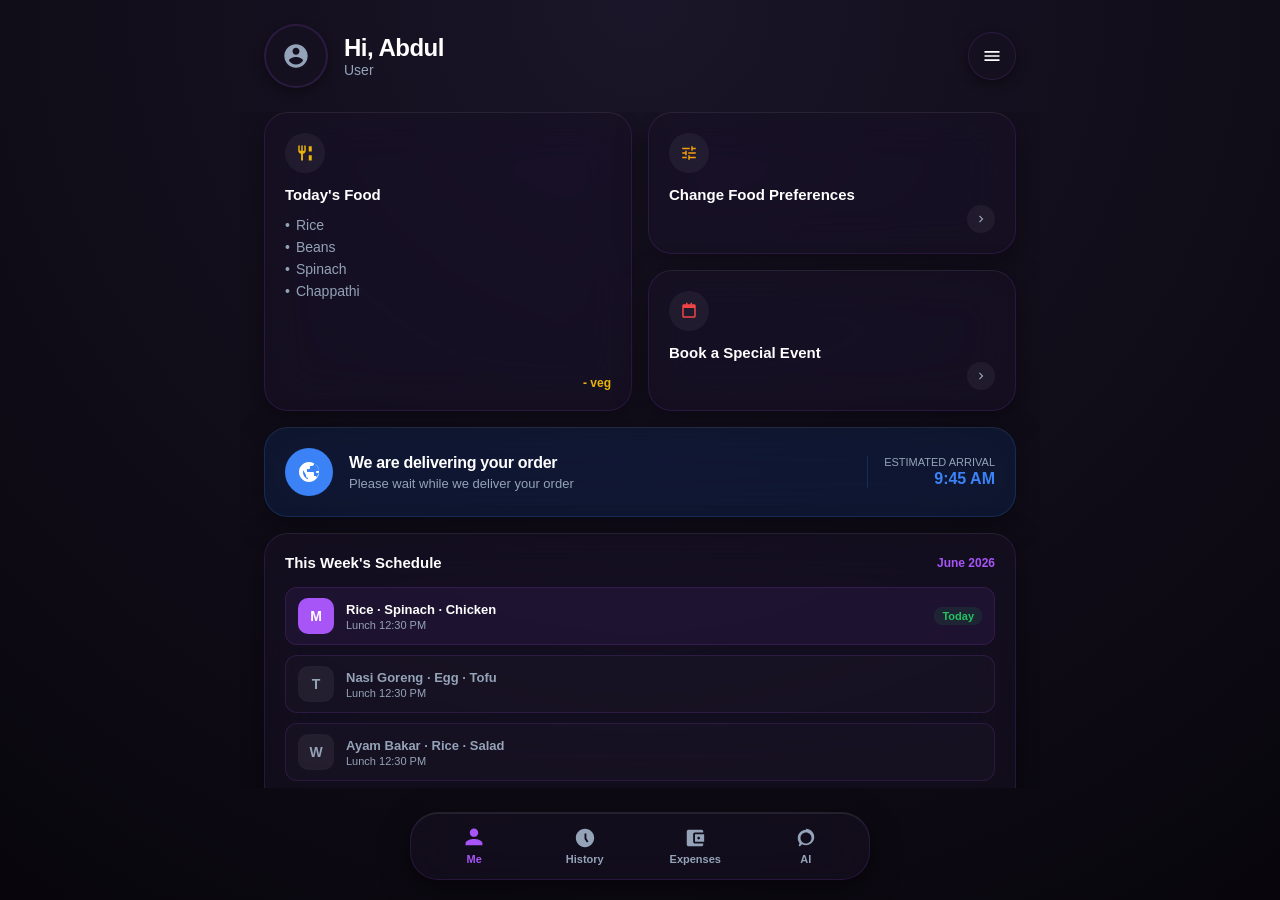
==== commit 6835d6b2: "Enhance user.html with mobile optimizations and styles" ====
--- a/user.html
+++ b/user.html
@@ -2,7 +2,13 @@
 <html lang="en">
 <head>
     <meta charset="UTF-8">
-    <meta name="viewport" content="width=device-width, initial-scale=1.0, maximum-scale=1.0, user-scalable=no">
+    <meta name="viewport" content="width=device-width, initial-scale=1.0, maximum-scale=1.0, user-scalable=no, viewport-fit=cover">
+    <meta name="apple-mobile-web-app-capable" content="yes">
+    <meta name="apple-mobile-web-app-status-bar-style" content="black-translucent">
+    <meta name="apple-mobile-web-app-title" content="MealHub">
+    <meta name="mobile-web-app-capable" content="yes">
+    <meta name="theme-color" content="#08060c">
+    <link rel="manifest" href="manifest.json">
     <title>MealHub - Dashboard</title>
     <style>
         /* --- CORE DESIGN SYSTEM & VARIABLES --- */
@@ -53,13 +59,31 @@
             font-family: -apple-system, BlinkMacSystemFont, "Segoe UI", Roboto, Helvetica, Arial, sans-serif;
         }
 
+        html {
+            background: #08060c;
+            height: 100%;
+            /* Prevent elastic bounce scroll on iOS revealing white */
+            overflow: hidden;
+            position: fixed;
+            width: 100%;
+        }
+        [data-theme="light"] html { background: #e8e4f0; }
+
         body {
             background: var(--bg-gradient);
+            background-attachment: fixed;
             color: var(--text-main);
-            min-height: 100vh;
+            height: 100dvh;
+            height: 100vh; /* fallback */
+            width: 100%;
             overflow: hidden;
-            position: relative;
+            position: fixed;
+            top: 0; left: 0; right: 0; bottom: 0;
             transition: background var(--fade-speed) ease;
+            /* Safe area padding so content doesn't hide under notch/status bar */
+            padding-top: env(safe-area-inset-top, 0px);
+            padding-left: env(safe-area-inset-left, 0px);
+            padding-right: env(safe-area-inset-right, 0px);
         }
 
         input, textarea, select {
@@ -79,11 +103,36 @@
         .app-container {
             display: flex;
             flex-direction: column;
-            height: 100vh;
-            max-width: 500px;
+            height: 100%;
+            max-width: 680px;
             margin: 0 auto;
             position: relative;
-            padding-bottom: calc(75px + var(--safe-bottom));
+            padding-bottom: calc(88px + env(safe-area-inset-bottom, 0px) + 12px);
+            /* Prevent overscroll */
+            overflow: hidden;
+        }
+
+        /* On iPad / large screens: wider layout, slightly more padding */
+        @media (min-width: 768px) {
+            .app-container {
+                max-width: 720px;
+                padding-bottom: calc(96px + env(safe-area-inset-bottom, 0px) + 16px);
+            }
+            .me-grid {
+                grid-template-columns: 1fr 1fr;
+            }
+            header {
+                padding: 32px 32px 24px;
+            }
+            .tab-panel {
+                padding: 0 32px;
+            }
+        }
+
+        @media (min-width: 1024px) {
+            .app-container {
+                max-width: 800px;
+            }
         }
 
         /* --- HEADER ROW --- */
@@ -173,11 +222,18 @@
             flex: 1;
             padding: 0 24px;
             overflow-y: auto;
+            overflow-x: hidden;
+            -webkit-overflow-scrolling: touch;
             display: none;
             opacity: 0;
             transform: translateY(10px);
             transition: opacity var(--fade-speed) ease, transform var(--fade-speed) ease;
-        }
+            /* Internal scroll, not full page */
+            scrollbar-width: none;
+            -ms-overflow-style: none;
+            padding-bottom: 16px;
+        }
+        .tab-panel::-webkit-scrollbar { display: none; }
 
         .tab-panel.active {
             display: block;
@@ -538,7 +594,7 @@
         .chat-container {
             display: flex;
             flex-direction: column;
-            height: calc(100vh - 180px - var(--safe-bottom));
+            height: calc(100dvh - 180px - env(safe-area-inset-bottom, 0px) - env(safe-area-inset-top, 0px));
         }
 
         .chat-messages {
@@ -642,24 +698,40 @@
             margin-left: 2px;
         }
 
-        /* --- FIXED BOTTOM NAVIGATION DOCK --- */
+        /* --- FLOATING ISLAND BOTTOM NAVIGATION DOCK --- */
         nav.bottom-dock {
             position: fixed;
-            bottom: var(--safe-bottom);
+            /* Sit above gesture bar with elevation gap */
+            bottom: calc(env(safe-area-inset-bottom, 0px) + 16px);
             left: 50%;
             transform: translateX(-50%);
-            width: 100%;
-            max-width: 500px;
-            height: 72px;
+            /* Pill width: fits content, max capped for iPad */
+            width: calc(100% - 48px);
+            max-width: 420px;
+            height: 68px;
             background: var(--glass-bg);
-            border-top: 1px solid var(--glass-border);
-            backdrop-filter: blur(24px) saturate(190%);
-            -webkit-backdrop-filter: blur(24px) saturate(190%);
+            border: 1px solid var(--glass-border);
+            border-top: 1px solid var(--glass-specular);
+            backdrop-filter: blur(32px) saturate(200%);
+            -webkit-backdrop-filter: blur(32px) saturate(200%);
             display: flex;
             justify-content: space-around;
             align-items: center;
             z-index: 20;
-            box-shadow: 0 -8px 32px rgba(0,0,0,0.2);
+            /* Elevated pill shape */
+            border-radius: 28px;
+            box-shadow: 
+                0 8px 32px rgba(0,0,0,0.35),
+                0 2px 8px rgba(0,0,0,0.2),
+                inset 0 1px 0 var(--glass-specular);
+            padding: 0 8px;
+        }
+
+        @media (min-width: 768px) {
+            nav.bottom-dock {
+                max-width: 460px;
+                bottom: calc(env(safe-area-inset-bottom, 0px) + 20px);
+            }
         }
 
         .nav-item {
@@ -671,9 +743,11 @@
             border: none;
             outline: none;
             cursor: pointer;
-            width: 60px;
+            flex: 1;
+            padding: 8px 4px;
             color: var(--text-muted);
             transition: color var(--fade-speed) ease;
+            border-radius: 20px;
         }
 
         .nav-item svg {
@@ -694,7 +768,7 @@
 
         .nav-item.active svg {
             fill: var(--accent);
-            transform: scale(1.1);
+            transform: scale(1.15) translateY(-1px);
         }
 
         /* --- POPUPS & OVERLAYS SYSTEM UI --- */
@@ -702,8 +776,8 @@
             position: fixed;
             top: 0;
             left: 0;
-            width: 100vw;
-            height: 100vh;
+            width: 100%;
+            height: 100%;
             background: rgba(0, 0, 0, 0.4);
             backdrop-filter: blur(0px);
             -webkit-backdrop-filter: blur(0px);
@@ -798,8 +872,8 @@
             position: fixed;
             top: 0;
             left: 0;
-            width: 100vw;
-            height: 100vh;
+            width: 100%;
+            height: 100%;
             background: rgba(0, 0, 0, 0.2);
             backdrop-filter: blur(0px);
             -webkit-backdrop-filter: blur(0px);
@@ -826,13 +900,14 @@
             border-left: 1px solid var(--glass-border);
             backdrop-filter: blur(32px) saturate(190%);
             -webkit-backdrop-filter: blur(32px) saturate(190%);
-            padding: 40px 24px;
+            padding: max(40px, calc(env(safe-area-inset-top, 0px) + 20px)) 24px 40px;
             box-shadow: -8px 0 32px rgba(0,0,0,0.3);
             transform: translateX(100%);
             transition: transform var(--fade-speed) cubic-bezier(0.16, 1, 0.3, 1);
             display: flex;
             flex-direction: column;
             gap: 24px;
+            overflow-y: auto;
         }
 
         .drawer-overlay.active .settings-drawer {
@@ -1153,6 +1228,54 @@
                     <time>9:45 AM</time>
                 </div>
             </div>
+
+            <!-- Weekly Meal Schedule Preview -->
+            <div class="glass-card" style="margin-top:16px; padding: 20px;">
+                <div style="display:flex; justify-content:space-between; align-items:center; margin-bottom:16px;">
+                    <h4 style="font-size:15px; font-weight:700;">This Week's Schedule</h4>
+                    <span style="font-size:12px; color:var(--accent); font-weight:600;">June 2026</span>
+                </div>
+                <div style="display:flex; flex-direction:column; gap:10px;">
+                    <div style="display:flex; align-items:center; gap:12px; padding:10px 12px; border-radius:12px; background:rgba(168,85,247,0.08); border:1px solid rgba(168,85,247,0.15);">
+                        <div style="width:36px; height:36px; border-radius:10px; background:var(--accent); display:flex; align-items:center; justify-content:center; font-size:14px; font-weight:700; color:white; flex-shrink:0;">M</div>
+                        <div style="flex:1;"><div style="font-size:13px; font-weight:600;">Rice · Spinach · Chicken</div><div style="font-size:11px; color:var(--text-muted); margin-top:2px;">Lunch 12:30 PM</div></div>
+                        <span style="font-size:11px; font-weight:700; color:#22c55e; background:rgba(34,197,94,0.1); padding:3px 8px; border-radius:8px;">Today</span>
+                    </div>
+                    <div style="display:flex; align-items:center; gap:12px; padding:10px 12px; border-radius:12px; background:rgba(255,255,255,0.02); border:1px solid var(--glass-border);">
+                        <div style="width:36px; height:36px; border-radius:10px; background:rgba(255,255,255,0.06); display:flex; align-items:center; justify-content:center; font-size:14px; font-weight:700; color:var(--text-muted); flex-shrink:0;">T</div>
+                        <div style="flex:1;"><div style="font-size:13px; font-weight:600; color:var(--text-muted);">Nasi Goreng · Egg · Tofu</div><div style="font-size:11px; color:var(--text-muted); margin-top:2px;">Lunch 12:30 PM</div></div>
+                    </div>
+                    <div style="display:flex; align-items:center; gap:12px; padding:10px 12px; border-radius:12px; background:rgba(255,255,255,0.02); border:1px solid var(--glass-border);">
+                        <div style="width:36px; height:36px; border-radius:10px; background:rgba(255,255,255,0.06); display:flex; align-items:center; justify-content:center; font-size:14px; font-weight:700; color:var(--text-muted); flex-shrink:0;">W</div>
+                        <div style="flex:1;"><div style="font-size:13px; font-weight:600; color:var(--text-muted);">Ayam Bakar · Rice · Salad</div><div style="font-size:11px; color:var(--text-muted); margin-top:2px;">Lunch 12:30 PM</div></div>
+                    </div>
+                    <div style="display:flex; align-items:center; gap:12px; padding:10px 12px; border-radius:12px; background:rgba(255,255,255,0.02); border:1px solid var(--glass-border);">
+                        <div style="width:36px; height:36px; border-radius:10px; background:rgba(255,255,255,0.06); display:flex; align-items:center; justify-content:center; font-size:14px; font-weight:700; color:var(--text-muted); flex-shrink:0;">T</div>
+                        <div style="flex:1;"><div style="font-size:13px; font-weight:600; color:var(--text-muted);">Soto Ayam · Chappathi</div><div style="font-size:11px; color:var(--text-muted); margin-top:2px;">Lunch 12:30 PM</div></div>
+                    </div>
+                    <div style="display:flex; align-items:center; gap:12px; padding:10px 12px; border-radius:12px; background:rgba(255,255,255,0.02); border:1px solid var(--glass-border);">
+                        <div style="width:36px; height:36px; border-radius:10px; background:rgba(255,255,255,0.06); display:flex; align-items:center; justify-content:center; font-size:14px; font-weight:700; color:var(--text-muted); flex-shrink:0;">F</div>
+                        <div style="flex:1;"><div style="font-size:13px; font-weight:600; color:var(--text-muted);">Rendang · Rice · Beans</div><div style="font-size:11px; color:var(--text-muted); margin-top:2px;">Lunch 12:30 PM</div></div>
+                    </div>
+                </div>
+            </div>
+
+            <!-- Quick Stats Row -->
+            <div style="display:grid; grid-template-columns:repeat(3,1fr); gap:12px; margin-top:16px; margin-bottom:8px;">
+                <div class="glass-card" style="padding:16px; text-align:center;">
+                    <div style="font-size:22px; font-weight:800; color:var(--accent);">24</div>
+                    <div style="font-size:11px; color:var(--text-muted); margin-top:4px; font-weight:600;">Meals This Month</div>
+                </div>
+                <div class="glass-card" style="padding:16px; text-align:center;">
+                    <div style="font-size:22px; font-weight:800; color:#22c55e;">4.8</div>
+                    <div style="font-size:11px; color:var(--text-muted); margin-top:4px; font-weight:600;">Avg Rating</div>
+                </div>
+                <div class="glass-card" style="padding:16px; text-align:center;">
+                    <div style="font-size:22px; font-weight:800; color:#f59e0b;">2</div>
+                    <div style="font-size:11px; color:var(--text-muted); margin-top:4px; font-weight:600;">Upcoming Events</div>
+                </div>
+            </div>
+
         </main>
 
         <!-- --- HISTORY TAB INTERFACE --- -->
@@ -1163,7 +1286,7 @@
                 <button class="segment-btn" id="segment-events-trigger">Events</button>
             </div>
             
-            <div class="history-stack id="history-content-list"">
+            <div class="history-stack" id="history-content-list">
                 <!-- Executed dynamically in state script architecture -->
             </div>
         </main>
@@ -1213,6 +1336,48 @@
                         <svg viewBox="0 0 24 24"><path d="M8.59 16.59L13.17 12 8.59 7.41 10 6l6 6-6 6-1.41-1.41z"/></svg>
                     </div>
                 </div>
+                <div class="list-row">
+                    <div class="list-row-left">
+                        <span>Snacks & Drinks</span>
+                    </div>
+                    <div class="list-row-right">
+                        <span>IDR 0</span>
+                        <svg viewBox="0 0 24 24"><path d="M8.59 16.59L13.17 12 8.59 7.41 10 6l6 6-6 6-1.41-1.41z"/></svg>
+                    </div>
+                </div>
+            </div>
+
+            <!-- Recent Transactions -->
+            <h4 class="breakdown-title" style="margin-top:24px;">Recent Transactions</h4>
+            <div style="display:flex; flex-direction:column; gap:10px;">
+                <div class="glass-card" style="padding:14px 16px; display:flex; align-items:center; gap:12px;">
+                    <div style="width:38px;height:38px;border-radius:12px;background:rgba(168,85,247,0.15);display:flex;align-items:center;justify-content:center;flex-shrink:0;">
+                        <svg style="width:18px;height:18px;fill:var(--accent)" viewBox="0 0 24 24"><path d="M11 9H9V2H7v7H5V2H3v7c0 2.12 1.66 3.84 3.75 3.97V22h2.5v-9.03C11.34 12.84 13 11.12 13 9V2h-2v7z"/></svg>
+                    </div>
+                    <div style="flex:1"><div style="font-size:13px;font-weight:600;">Nasi Goreng Special</div><div style="font-size:11px;color:var(--text-muted);margin-top:2px;">Today, 07:30 AM</div></div>
+                    <span style="font-size:14px;font-weight:700;color:#ef4444;">-IDR 45.000</span>
+                </div>
+                <div class="glass-card" style="padding:14px 16px; display:flex; align-items:center; gap:12px;">
+                    <div style="width:38px;height:38px;border-radius:12px;background:rgba(168,85,247,0.15);display:flex;align-items:center;justify-content:center;flex-shrink:0;">
+                        <svg style="width:18px;height:18px;fill:var(--accent)" viewBox="0 0 24 24"><path d="M11 9H9V2H7v7H5V2H3v7c0 2.12 1.66 3.84 3.75 3.97V22h2.5v-9.03C11.34 12.84 13 11.12 13 9V2h-2v7z"/></svg>
+                    </div>
+                    <div style="flex:1"><div style="font-size:13px;font-weight:600;">Ayam Bakar Taliwang</div><div style="font-size:11px;color:var(--text-muted);margin-top:2px;">Yesterday, 12:45 PM</div></div>
+                    <span style="font-size:14px;font-weight:700;color:#ef4444;">-IDR 65.000</span>
+                </div>
+                <div class="glass-card" style="padding:14px 16px; display:flex; align-items:center; gap:12px;">
+                    <div style="width:38px;height:38px;border-radius:12px;background:rgba(34,197,94,0.12);display:flex;align-items:center;justify-content:center;flex-shrink:0;">
+                        <svg style="width:18px;height:18px;fill:#22c55e" viewBox="0 0 24 24"><path d="M21 18v1c0 1.1-.9 2-2 2H5c-1.11 0-2-.9-2-2V5c0-1.1.89-2 2-2h14c1.1 0 2 .9 2 2v1h-9c-1.11 0-2 .9-2 2v8c0 1.1.89 2 2 2h9z"/></svg>
+                    </div>
+                    <div style="flex:1"><div style="font-size:13px;font-weight:600;">Top-up Balance</div><div style="font-size:11px;color:var(--text-muted);margin-top:2px;">Jun 14, 09:00 AM</div></div>
+                    <span style="font-size:14px;font-weight:700;color:#22c55e;">+IDR 200.000</span>
+                </div>
+                <div class="glass-card" style="padding:14px 16px; display:flex; align-items:center; gap:12px;">
+                    <div style="width:38px;height:38px;border-radius:12px;background:rgba(168,85,247,0.15);display:flex;align-items:center;justify-content:center;flex-shrink:0;">
+                        <svg style="width:18px;height:18px;fill:var(--accent)" viewBox="0 0 24 24"><path d="M11 9H9V2H7v7H5V2H3v7c0 2.12 1.66 3.84 3.75 3.97V22h2.5v-9.03C11.34 12.84 13 11.12 13 9V2h-2v7z"/></svg>
+                    </div>
+                    <div style="flex:1"><div style="font-size:13px;font-weight:600;">Sate Ayam Madura</div><div style="font-size:11px;color:var(--text-muted);margin-top:2px;">Jun 14, 01:10 PM</div></div>
+                    <span style="font-size:14px;font-weight:700;color:#ef4444;">-IDR 40.000</span>
+                </div>
             </div>
         </main>
 
@@ -1222,6 +1387,22 @@
                 <div class="chat-messages scrollable-content" id="chat-msg-viewport">
                     <div class="msg-bubble ai" id="ai-dynamic-greeting">
                         👋 Hi Abdul! How can I help you today?
+                    </div>
+                    <div class="msg-bubble user">
+                        What's on the menu tomorrow?
+                        <div class="msg-meta"><time>9:31 AM</time><svg viewBox="0 0 24 24"><path d="M18 7l-1.41-1.41-6.34 6.34 1.41 1.41L18 7zm4.24-1.41L11.66 16.17 7.48 12l-1.41 1.41L11.66 19l12-12-1.42-1.41zM2 12l1.41-1.41L9 16 7.59 17.41 2 12z"/></svg></div>
+                    </div>
+                    <div class="msg-bubble ai">
+                        Tomorrow's menu is Nasi Goreng with egg, tofu stir-fry, and fresh cucumber salad 🍳 It's a veg meal matching your current preference!
+                        <div class="msg-meta" style="color: var(--text-muted);"><time>9:31 AM</time></div>
+                    </div>
+                    <div class="msg-bubble user">
+                        Can I switch to non-veg for next week?
+                        <div class="msg-meta"><time>9:33 AM</time><svg viewBox="0 0 24 24"><path d="M18 7l-1.41-1.41-6.34 6.34 1.41 1.41L18 7zm4.24-1.41L11.66 16.17 7.48 12l-1.41 1.41L11.66 19l12-12-1.42-1.41zM2 12l1.41-1.41L9 16 7.59 17.41 2 12z"/></svg></div>
+                    </div>
+                    <div class="msg-bubble ai">
+                        Sure! You can update your food preferences anytime from the Me tab → Change Food Preferences. I'll make sure your meals are updated by next Monday 🍗
+                        <div class="msg-meta" style="color: var(--text-muted);"><time>9:33 AM</time></div>
                     </div>
                 </div>
                 <div class="chat-input-row">
@@ -1454,15 +1635,21 @@
 
         // Static Data Store arrays
         const demoOrders = [
-            { name: "Nasi Goreng Special", date: "2026-06-15", time: "13:20", price: "IDR 45.000", status: "Completed" },
-            { name: "Ayam Bakar Taliwang", date: "2026-06-14", time: "19:45", price: "IDR 65.000", status: "Completed" },
-            { name: "Sate Ayam Madura", date: "2026-06-12", time: "12:10", price: "IDR 40.000", status: "Completed" },
-            { name: "Martabak Manis Cokelat", date: "2026-06-16", time: "20:00", price: "IDR 50.000", status: "Pending" }
+            { name: "Nasi Goreng Special", date: "2026-06-16", time: "07:30", price: "IDR 45.000", status: "Completed" },
+            { name: "Ayam Bakar Taliwang", date: "2026-06-15", time: "12:45", price: "IDR 65.000", status: "Completed" },
+            { name: "Sate Ayam Madura", date: "2026-06-14", time: "13:10", price: "IDR 40.000", status: "Completed" },
+            { name: "Martabak Manis Cokelat", date: "2026-06-14", time: "19:00", price: "IDR 50.000", status: "Pending" },
+            { name: "Gado-Gado Jakarta", date: "2026-06-13", time: "12:20", price: "IDR 35.000", status: "Completed" },
+            { name: "Rendang Padang + Rice", date: "2026-06-12", time: "13:05", price: "IDR 70.000", status: "Completed" },
+            { name: "Mie Goreng Seafood", date: "2026-06-11", time: "18:55", price: "IDR 55.000", status: "Completed" },
+            { name: "Soto Ayam Lamongan", date: "2026-06-10", time: "07:15", price: "IDR 30.000", status: "Completed" },
         ];
 
         const demoEvents = [
-            { name: "Family Gathering Party", date: "2026-07-02", time: "10:00", price: "IDR 1.200.000", status: "Completed" },
-            { name: "Corporate Lunch Catering", date: "2026-08-15", time: "12:00", price: "IDR 3.500.000", status: "Pending" }
+            { name: "Family Gathering Party", date: "2026-07-02", time: "10:00", price: "IDR 1.200.000", status: "Pending" },
+            { name: "Corporate Lunch Catering", date: "2026-08-15", time: "12:00", price: "IDR 3.500.000", status: "Pending" },
+            { name: "Birthday Celebration - 30 Pax", date: "2026-05-20", time: "18:00", price: "IDR 2.100.000", status: "Completed" },
+            { name: "Graduation Dinner - 50 Pax", date: "2026-04-12", time: "19:30", price: "IDR 4.000.000", status: "Completed" },
         ];
 
         const aiResponses = [
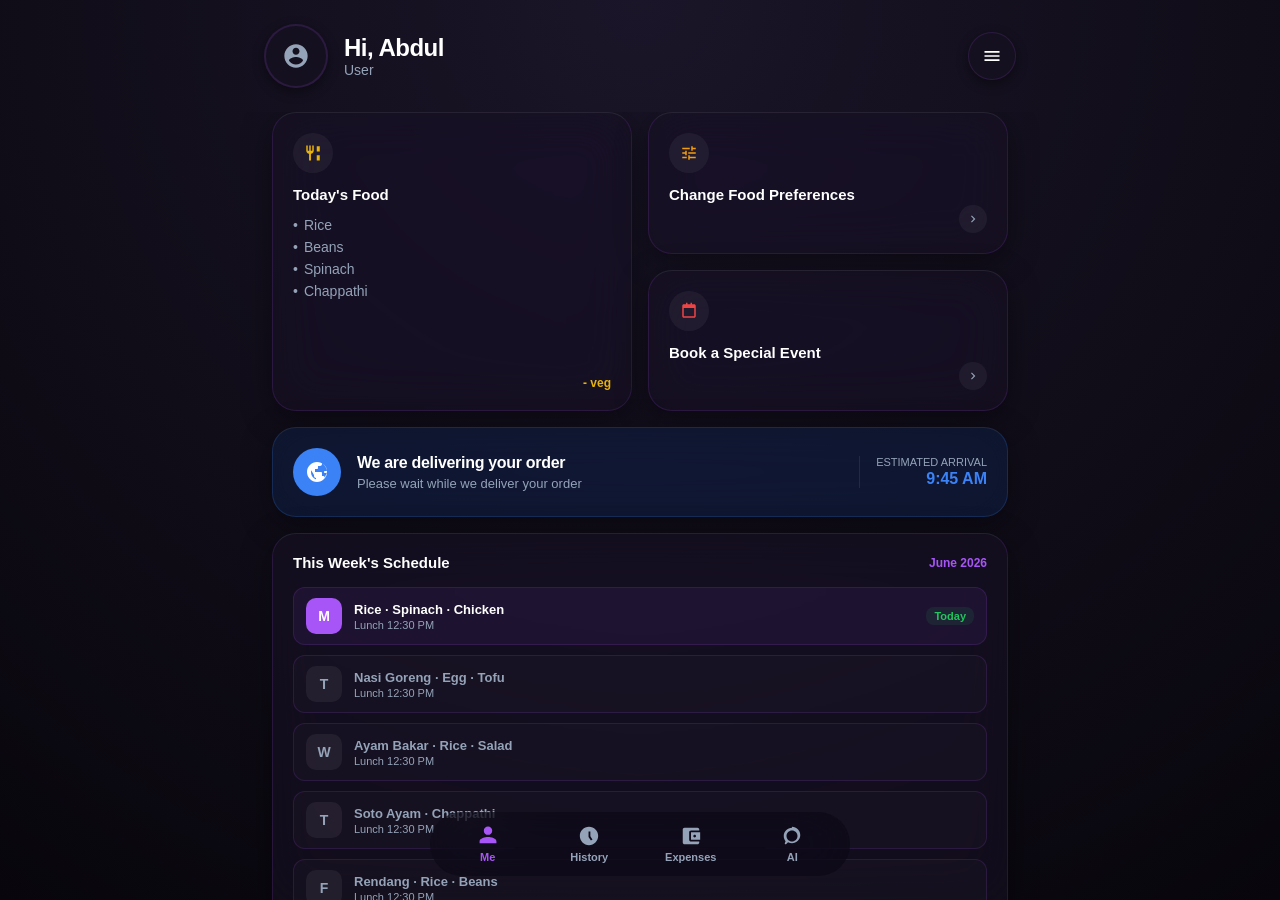
==== commit 124be6a1: "Refactor bottom navigation styles and structure" ====
--- a/user.html
+++ b/user.html
@@ -107,120 +107,16 @@
             max-width: 680px;
             margin: 0 auto;
             position: relative;
-            padding-bottom: calc(88px + env(safe-area-inset-bottom, 0px) + 12px);
-            /* Prevent overscroll */
             overflow: hidden;
-        }
-
-        /* On iPad / large screens: wider layout, slightly more padding */
-        @media (min-width: 768px) {
-            .app-container {
-                max-width: 720px;
-                padding-bottom: calc(96px + env(safe-area-inset-bottom, 0px) + 16px);
-            }
-            .me-grid {
-                grid-template-columns: 1fr 1fr;
-            }
-            header {
-                padding: 32px 32px 24px;
-            }
-            .tab-panel {
-                padding: 0 32px;
-            }
-        }
-
-        @media (min-width: 1024px) {
-            .app-container {
-                max-width: 800px;
-            }
-        }
-
-        /* --- HEADER ROW --- */
-        header {
-            display: flex;
-            justify-content: space-between;
-            align-items: center;
-            padding: 24px;
-            z-index: 10;
-        }
-
-        .profile-trigger {
-            display: flex;
-            align-items: center;
-            gap: 16px;
-            cursor: pointer;
-        }
-
-        .profile-frame {
-            width: 64px;
-            height: 64px;
-            border-radius: 50%;
-            border: 2px solid var(--glass-border);
-            background: var(--glass-bg);
-            display: flex;
-            align-items: center;
-            justify-content: center;
-            overflow: hidden;
-            box-shadow: 0 4px 12px var(--card-shadow);
-            transition: transform var(--fade-speed) var(--spring-easing);
-        }
-
-        .profile-frame img {
-            width: 100%;
-            height: 100%;
-            object-fit: cover;
-        }
-
-        .profile-frame svg {
-            width: 28px;
-            height: 28px;
-            fill: var(--text-muted);
-        }
-
-        .profile-trigger:active .profile-frame {
-            transform: scale(0.92);
-        }
-
-        .meta-text h1 {
-            font-size: 24px;
-            font-weight: 700;
-            letter-spacing: -0.5px;
-        }
-
-        .meta-text p {
-            font-size: 14px;
-            color: var(--text-muted);
-            text-transform: capitalize;
-        }
-
-        .menu-btn {
-            width: 48px;
-            height: 48px;
-            border-radius: 50%;
-            background: var(--glass-bg);
-            border: 1px solid var(--glass-border);
-            display: flex;
-            align-items: center;
-            justify-content: center;
-            cursor: pointer;
-            box-shadow: 0 4px 12px var(--card-shadow);
-            transition: transform var(--fade-speed) var(--spring-easing);
-        }
-
-        .menu-btn svg {
-            width: 20px;
-            height: 20px;
-            fill: var(--text-main);
-        }
-
-        .menu-btn:active {
-            transform: scale(0.92);
-        }
-
-        /* --- CONTENT MAIN PANELS --- */
+            /* No bottom padding — nav truly floats above, content scrolls under it */
+        }
+
+        /* Tab panels get bottom padding so last item isn't hidden under the nav */
         .tab-panel {
             flex: 1;
             padding: 0 24px;
+            /* Extra bottom padding = nav height + gap so last card clears the bar */
+            padding-bottom: calc(64px + env(safe-area-inset-bottom, 0px) + 32px);
             overflow-y: auto;
             overflow-x: hidden;
             -webkit-overflow-scrolling: touch;
@@ -228,10 +124,8 @@
             opacity: 0;
             transform: translateY(10px);
             transition: opacity var(--fade-speed) ease, transform var(--fade-speed) ease;
-            /* Internal scroll, not full page */
             scrollbar-width: none;
             -ms-overflow-style: none;
-            padding-bottom: 16px;
         }
         .tab-panel::-webkit-scrollbar { display: none; }
 
@@ -239,6 +133,99 @@
             display: block;
             opacity: 1;
             transform: translateY(0);
+        }
+
+        @media (min-width: 768px) {
+            .app-container { max-width: 720px; }
+            header { padding: 32px 32px 24px; }
+            .tab-panel { padding: 0 32px calc(64px + env(safe-area-inset-bottom, 0px) + 32px); }
+            nav.bottom-dock { max-width: 420px; bottom: calc(env(safe-area-inset-bottom, 0px) + 24px); }
+        }
+
+        @media (min-width: 1024px) {
+            .app-container { max-width: 800px; }
+        }
+
+        /* --- HEADER ROW --- */
+        header {
+            display: flex;
+            justify-content: space-between;
+            align-items: center;
+            padding: 24px;
+            z-index: 10;
+        }
+
+        .profile-trigger {
+            display: flex;
+            align-items: center;
+            gap: 16px;
+            cursor: pointer;
+        }
+
+        .profile-frame {
+            width: 64px;
+            height: 64px;
+            border-radius: 50%;
+            border: 2px solid var(--glass-border);
+            background: var(--glass-bg);
+            display: flex;
+            align-items: center;
+            justify-content: center;
+            overflow: hidden;
+            box-shadow: 0 4px 12px var(--card-shadow);
+            transition: transform var(--fade-speed) var(--spring-easing);
+        }
+
+        .profile-frame img {
+            width: 100%;
+            height: 100%;
+            object-fit: cover;
+        }
+
+        .profile-frame svg {
+            width: 28px;
+            height: 28px;
+            fill: var(--text-muted);
+        }
+
+        .profile-trigger:active .profile-frame {
+            transform: scale(0.92);
+        }
+
+        .meta-text h1 {
+            font-size: 24px;
+            font-weight: 700;
+            letter-spacing: -0.5px;
+        }
+
+        .meta-text p {
+            font-size: 14px;
+            color: var(--text-muted);
+            text-transform: capitalize;
+        }
+
+        .menu-btn {
+            width: 48px;
+            height: 48px;
+            border-radius: 50%;
+            background: var(--glass-bg);
+            border: 1px solid var(--glass-border);
+            display: flex;
+            align-items: center;
+            justify-content: center;
+            cursor: pointer;
+            box-shadow: 0 4px 12px var(--card-shadow);
+            transition: transform var(--fade-speed) var(--spring-easing);
+        }
+
+        .menu-btn svg {
+            width: 20px;
+            height: 20px;
+            fill: var(--text-main);
+        }
+
+        .menu-btn:active {
+            transform: scale(0.92);
         }
 
         /* --- GLASS CARD SYSTEM --- */
@@ -701,36 +688,88 @@
         /* --- FLOATING ISLAND BOTTOM NAVIGATION DOCK --- */
         nav.bottom-dock {
             position: fixed;
-            /* Sit above gesture bar with elevation gap */
-            bottom: calc(env(safe-area-inset-bottom, 0px) + 16px);
+            bottom: calc(env(safe-area-inset-bottom, 0px) + 20px);
             left: 50%;
             transform: translateX(-50%);
-            /* Pill width: fits content, max capped for iPad */
-            width: calc(100% - 48px);
-            max-width: 420px;
-            height: 68px;
-            background: var(--glass-bg);
-            border: 1px solid var(--glass-border);
-            border-top: 1px solid var(--glass-specular);
-            backdrop-filter: blur(32px) saturate(200%);
-            -webkit-backdrop-filter: blur(32px) saturate(200%);
+            width: calc(100% - 56px);
+            max-width: 380px;
+            height: 64px;
+            /* CSS fallback glass - shown if WebGL fails */
+            background: rgba(18, 14, 28, 0.78);
+            border: 1px solid rgba(255, 255, 255, 0.08);
+            border-top: 1px solid rgba(255, 255, 255, 0.14);
+            backdrop-filter: blur(60px) saturate(240%);
+            -webkit-backdrop-filter: blur(60px) saturate(240%);
             display: flex;
             justify-content: space-around;
             align-items: center;
-            z-index: 20;
-            /* Elevated pill shape */
-            border-radius: 28px;
+            z-index: 50;
+            border-radius: 32px;
             box-shadow: 
-                0 8px 32px rgba(0,0,0,0.35),
-                0 2px 8px rgba(0,0,0,0.2),
-                inset 0 1px 0 var(--glass-specular);
-            padding: 0 8px;
+                0 20px 60px rgba(0, 0, 0, 0.55),
+                0 4px 16px rgba(0, 0, 0, 0.4),
+                inset 0 1px 0 rgba(255, 255, 255, 0.1);
+            padding: 0 6px;
+            /* When WebGL is active, nav background becomes transparent */
+            transition: background 0.3s ease;
+        }
+
+        nav.bottom-dock.gl-active {
+            background: transparent;
+            border-color: transparent;
+            backdrop-filter: none;
+            -webkit-backdrop-filter: none;
+            box-shadow: none;
+        }
+
+        /* Solid frosted capsule sitting behind the nav for extra opacity/blur */
+        .nav-backdrop {
+            position: fixed;
+            bottom: calc(env(safe-area-inset-bottom, 0px) + 20px);
+            left: 50%;
+            transform: translateX(-50%);
+            width: calc(100% - 56px);
+            max-width: 380px;
+            height: 64px;
+            border-radius: 32px;
+            background: rgba(10, 8, 16, 0.55);
+            backdrop-filter: blur(28px) saturate(180%);
+            -webkit-backdrop-filter: blur(28px) saturate(180%);
+            z-index: 48;
+            pointer-events: none;
+        }
+
+        [data-theme="light"] .nav-backdrop {
+            background: rgba(255, 255, 255, 0.45);
+        }
+
+        @media (min-width: 768px) {
+            .nav-backdrop {
+                max-width: 420px;
+                bottom: calc(env(safe-area-inset-bottom, 0px) + 24px);
+            }
+        }
+
+        [data-theme="light"] nav.bottom-dock {
+            background: rgba(255, 255, 255, 0.72);
+            border: 1px solid rgba(124, 58, 237, 0.12);
+            border-top: 1px solid rgba(255, 255, 255, 0.8);
+            backdrop-filter: blur(60px) saturate(240%);
+            -webkit-backdrop-filter: blur(60px) saturate(240%);
+            box-shadow: 
+                0 20px 60px rgba(40, 30, 60, 0.18),
+                0 4px 16px rgba(40, 30, 60, 0.1),
+                inset 0 1px 0 rgba(255, 255, 255, 0.9);
         }
 
         @media (min-width: 768px) {
             nav.bottom-dock {
-                max-width: 460px;
-                bottom: calc(env(safe-area-inset-bottom, 0px) + 20px);
+                max-width: 420px;
+                bottom: calc(env(safe-area-inset-bottom, 0px) + 24px);
+            }
+            #nav-gl-canvas {
+                max-width: 420px;
+                bottom: calc(env(safe-area-inset-bottom, 0px) + 24px);
             }
         }
 
@@ -1414,8 +1453,25 @@
             </div>
         </main>
 
-        <!-- --- FIXED BOTTOM NAVIGATION DOCK --- */ -->
-        <nav class="bottom-dock">
+        <!-- Solid frosted capsule behind the nav for extra blur/opacity -->
+        <div class="nav-backdrop" id="nav-backdrop"></div>
+
+        <!-- --- LIQUID GLASS BOTTOM NAVIGATION DOCK --- -->
+        <!-- Canvas sits behind, WebGL renders the liquid glass effect -->
+        <canvas id="nav-gl-canvas" style="
+            position: fixed;
+            bottom: calc(env(safe-area-inset-bottom, 0px) + 20px);
+            left: 50%;
+            transform: translateX(-50%);
+            width: calc(100% - 56px);
+            max-width: 380px;
+            height: 64px;
+            border-radius: 32px;
+            z-index: 49;
+            pointer-events: none;
+        "></canvas>
+
+        <nav class="bottom-dock" id="main-nav">
             <button class="nav-item active" onclick="switchTab('me', this)">
                 <svg viewBox="0 0 24 24"><path d="M12 12c2.21 0 4-1.79 4-4s-1.79-4-4-4-4 1.79-4 4 1.79 4 4 4zm0 2c-2.67 0-8 1.34-8 4v2h16v-2c0-2.66-5-4-8-4z"/></svg>
                 <span id="nav-me">Me</span>
@@ -1895,6 +1951,16 @@
         function executeSystemLogout() {
             localStorage.removeItem("role");
             localStorage.removeItem("username");
+            // Navigate the parent shell back to login — stays within PWA standalone
+            if (window.parent && window.parent !== window) {
+                const frame = window.parent.document.getElementById('appFrame');
+                if (frame) {
+                    frame.style.opacity = '0';
+                    frame.style.visibility = 'hidden';
+                    frame.src = '';
+                    return;
+                }
+            }
             window.location.href = "index.html";
         }
 
@@ -2061,5 +2127,294 @@
             container.scrollTop = container.scrollHeight;
         }
     </script>
+
+    <!-- ============================================================
+         LIQUID GLASS NAV — WebGL refraction shader
+         Falls back silently to CSS glass if WebGL unavailable
+    ============================================================ -->
+    <script>
+    (function() {
+        const canvas = document.getElementById('nav-gl-canvas');
+        const nav = document.getElementById('main-nav');
+        if (!canvas) return;
+
+        // Try to get WebGL context
+        const gl = canvas.getContext('webgl', { alpha: true, premultipliedAlpha: false })
+                || canvas.getContext('experimental-webgl', { alpha: true, premultipliedAlpha: false });
+
+        if (!gl) return; // No WebGL — CSS fallback stays active
+
+        // --- Vertex shader: full-quad pass-through ---
+        const VS = `
+            attribute vec2 a_pos;
+            varying vec2 v_uv;
+            void main() {
+                v_uv = a_pos * 0.5 + 0.5;
+                gl_Position = vec4(a_pos, 0.0, 1.0);
+            }
+        `;
+
+        // --- Fragment shader: liquid glass effect ---
+        // Samples a screenshot texture with chromatic refraction + specular rim
+        const FS = `
+            precision mediump float;
+            varying vec2 v_uv;
+            uniform sampler2D u_bg;
+            uniform float u_time;
+            uniform vec2 u_res;        // canvas resolution in px
+            uniform float u_radius;    // corner radius in UV space
+            uniform float u_dark;      // 1 = dark theme, 0 = light
+
+            // Signed distance to a rounded rect
+            float sdRoundRect(vec2 p, vec2 b, float r) {
+                vec2 q = abs(p) - b + r;
+                return length(max(q, 0.0)) + min(max(q.x, q.y), 0.0) - r;
+            }
+
+            void main() {
+                vec2 p = v_uv * u_res;                         // pixel coords
+                vec2 center = u_res * 0.5;
+                vec2 halfSize = u_res * 0.5;
+                float radius = u_radius;
+
+                // SDF for the pill shape
+                float d = sdRoundRect(p - center, halfSize - radius, radius);
+
+                // Discard outside the pill
+                if (d > 0.5) { gl_FragColor = vec4(0.0); return; }
+
+                // --- Refraction distortion ---
+                // Normal derived from SDF gradient (approximated)
+                float eps = 1.5;
+                float dx = sdRoundRect(p + vec2(eps, 0.0) - center, halfSize - radius, radius)
+                         - sdRoundRect(p - vec2(eps, 0.0) - center, halfSize - radius, radius);
+                float dy = sdRoundRect(p + vec2(0.0, eps) - center, halfSize - radius, radius)
+                         - sdRoundRect(p - vec2(0.0, eps) - center, halfSize - radius, radius);
+                vec2 normal = normalize(vec2(dx, dy));
+
+                // Liquid wave — very subtle, high frequency
+                float wave = sin(v_uv.x * 18.0 + u_time * 1.2) * 0.003
+                           + sin(v_uv.y * 14.0 + u_time * 0.9) * 0.002;
+
+                // Edge-based refraction strength (strongest near rim)
+                float edgeFactor = smoothstep(-8.0, 0.0, -d);    // 0 center, 1 at edge
+                float refractStr = 0.012 * edgeFactor + wave;
+
+                // Chromatic aberration: R/G/B sample at slightly different offsets
+                vec2 offset = normal * refractStr;
+                vec2 uvBase = v_uv + offset;
+                float r = texture2D(u_bg, uvBase + offset * 0.4).r;
+                float g = texture2D(u_bg, uvBase).g;
+                float b = texture2D(u_bg, uvBase - offset * 0.3).b;
+                vec3 refracted = vec3(r, g, b);
+
+                // --- Specular rim highlight ---
+                // Light direction: top-left
+                vec2 lightDir = normalize(vec2(-1.0, -1.0));
+                float spec = max(0.0, dot(normal, -lightDir));
+                float rim = pow(spec, 6.0) * edgeFactor;
+                vec3 specColor = u_dark > 0.5
+                    ? vec3(0.8, 0.7, 1.0)   // amethyst tint in dark mode
+                    : vec3(1.0, 1.0, 1.0);
+
+                // --- Base tint ---
+                vec3 tint = u_dark > 0.5
+                    ? vec3(0.07, 0.055, 0.11)  // dark amethyst
+                    : vec3(0.98, 0.96, 1.00);  // light orchid
+
+                // Blend: refracted bg + tint + specular
+                vec3 color = mix(refracted, tint, 0.28) + specColor * rim * 0.45;
+
+                // --- Alpha: opaque pill, feathered edge ---
+                float alpha = 1.0 - smoothstep(-1.0, 1.0, d);
+                // Inner transparency zone (center more see-through)
+                float innerAlpha = 0.82 + 0.12 * edgeFactor;
+                alpha *= innerAlpha;
+
+                // Top specular line (frosted top rim)
+                float topRim = smoothstep(2.0, 0.0, p.y) * smoothstep(-6.0, 0.0, -d);
+                color += vec3(1.0) * topRim * (u_dark > 0.5 ? 0.18 : 0.35);
+
+                gl_FragColor = vec4(color * alpha, alpha);
+            }
+        `;
+
+        function compileShader(type, src) {
+            const s = gl.createShader(type);
+            gl.shaderSource(s, src);
+            gl.compileShader(s);
+            if (!gl.getShaderParameter(s, gl.COMPILE_STATUS)) {
+                console.warn('GL shader error:', gl.getShaderInfoLog(s));
+                return null;
+            }
+            return s;
+        }
+
+        const vs = compileShader(gl.VERTEX_SHADER, VS);
+        const fs = compileShader(gl.FRAGMENT_SHADER, FS);
+        if (!vs || !fs) return; // Shader compile failed — CSS fallback
+
+        const prog = gl.createProgram();
+        gl.attachShader(prog, vs);
+        gl.attachShader(prog, fs);
+        gl.linkProgram(prog);
+        if (!gl.getProgramParameter(prog, gl.LINK_STATUS)) {
+            console.warn('GL link error:', gl.getProgramInfoLog(prog));
+            return;
+        }
+
+        // Full-screen quad
+        const buf = gl.createBuffer();
+        gl.bindBuffer(gl.ARRAY_BUFFER, buf);
+        gl.bufferData(gl.ARRAY_BUFFER, new Float32Array([
+            -1,-1,  1,-1,  -1,1,
+             1,-1,  1, 1,  -1,1
+        ]), gl.STATIC_DRAW);
+
+        const aPos = gl.getAttribLocation(prog, 'a_pos');
+        const uBg = gl.getUniformLocation(prog, 'u_bg');
+        const uTime = gl.getUniformLocation(prog, 'u_time');
+        const uRes = gl.getUniformLocation(prog, 'u_res');
+        const uRadius = gl.getUniformLocation(prog, 'u_radius');
+        const uDark = gl.getUniformLocation(prog, 'u_dark');
+
+        // Background texture (updated by screenshotting content behind nav)
+        const bgTex = gl.createTexture();
+        gl.bindTexture(gl.TEXTURE_2D, bgTex);
+        gl.texParameteri(gl.TEXTURE_2D, gl.TEXTURE_WRAP_S, gl.CLAMP_TO_EDGE);
+        gl.texParameteri(gl.TEXTURE_2D, gl.TEXTURE_WRAP_T, gl.CLAMP_TO_EDGE);
+        gl.texParameteri(gl.TEXTURE_2D, gl.TEXTURE_MIN_FILTER, gl.LINEAR);
+        gl.texParameteri(gl.TEXTURE_2D, gl.TEXTURE_MAG_FILTER, gl.LINEAR);
+
+        // Seed with a solid color so shader runs on first frame
+        gl.texImage2D(gl.TEXTURE_2D, 0, gl.RGBA, 1, 1, 0, gl.RGBA, gl.UNSIGNED_BYTE,
+            new Uint8Array([18, 14, 28, 255]));
+
+        // Use html2canvas to grab the content behind the nav
+        // We do this lazily — capture once on load, then re-capture on scroll
+        let captureScheduled = false;
+        let captureReady = false;
+
+        function captureBackground() {
+            if (captureScheduled) return;
+            captureScheduled = true;
+            requestAnimationFrame(() => {
+                captureScheduled = false;
+                // Hide nav while capturing
+                nav.style.visibility = 'hidden';
+                canvas.style.visibility = 'hidden';
+
+                // html2canvas is heavy — instead we use a smarter approach:
+                // Sample the body's rendered gradient + content via OffscreenCanvas
+                // by drawing a snapshot of what's visible at the nav position.
+                // Since we can't cross-origin capture, we replicate the bg gradient.
+                grabBgSnapshot();
+
+                nav.style.visibility = '';
+                canvas.style.visibility = '';
+                captureReady = true;
+            });
+        }
+
+        function grabBgSnapshot() {
+            const rect = canvas.getBoundingClientRect();
+            const dpr = window.devicePixelRatio || 1;
+            const W = Math.round(rect.width * dpr);
+            const H = Math.round(rect.height * dpr);
+
+            // Create an offscreen canvas matching the nav area
+            const oc = document.createElement('canvas');
+            oc.width = W; oc.height = H;
+            const ctx = oc.getContext('2d');
+
+            // Draw the body background gradient at this area
+            const isDark = document.body.getAttribute('data-theme') !== 'light';
+            if (isDark) {
+                // Dark: radial purple-to-black
+                const grd = ctx.createRadialGradient(W * 0.5, 0, 0, W * 0.5, H, Math.max(W, H));
+                grd.addColorStop(0, '#1a1528');
+                grd.addColorStop(1, '#08060c');
+                ctx.fillStyle = grd;
+            } else {
+                const grd = ctx.createLinearGradient(0, 0, W, H);
+                grd.addColorStop(0, '#f7f5fa');
+                grd.addColorStop(1, '#e8e4f0');
+                ctx.fillStyle = grd;
+            }
+            ctx.fillRect(0, 0, W, H);
+
+            // Add some color blobs to simulate content behind nav
+            ctx.globalAlpha = 0.25;
+            ctx.fillStyle = isDark ? '#7c3aed' : '#a855f7';
+            ctx.beginPath();
+            ctx.arc(W * 0.3, H * 0.5, W * 0.4, 0, Math.PI * 2);
+            ctx.fill();
+            ctx.fillStyle = isDark ? '#1d4ed8' : '#93c5fd';
+            ctx.beginPath();
+            ctx.arc(W * 0.75, H * 0.5, W * 0.3, 0, Math.PI * 2);
+            ctx.fill();
+            ctx.globalAlpha = 1.0;
+
+            gl.bindTexture(gl.TEXTURE_2D, bgTex);
+            gl.texImage2D(gl.TEXTURE_2D, 0, gl.RGBA, gl.RGBA, gl.UNSIGNED_BYTE, oc);
+        }
+
+        // Size canvas to match its CSS size * devicePixelRatio
+        function resizeCanvas() {
+            const rect = canvas.getBoundingClientRect();
+            const dpr = Math.min(window.devicePixelRatio || 1, 2); // cap at 2x
+            canvas.width = Math.round(rect.width * dpr);
+            canvas.height = Math.round(rect.height * dpr);
+            gl.viewport(0, 0, canvas.width, canvas.height);
+            grabBgSnapshot();
+        }
+
+        resizeCanvas();
+        window.addEventListener('resize', resizeCanvas);
+
+        // Re-capture on scroll (content shifts behind nav)
+        document.querySelectorAll('.tab-panel').forEach(p => {
+            p.addEventListener('scroll', captureBackground, { passive: true });
+        });
+
+        // Mark nav as GL-active (hides CSS fallback background)
+        nav.classList.add('gl-active');
+
+        let startTime = performance.now();
+
+        function render() {
+            const t = (performance.now() - startTime) / 1000;
+            const isDark = document.body.getAttribute('data-theme') !== 'light';
+
+            gl.enable(gl.BLEND);
+            gl.blendFunc(gl.ONE, gl.ONE_MINUS_SRC_ALPHA);
+            gl.clearColor(0, 0, 0, 0);
+            gl.clear(gl.COLOR_BUFFER_BIT);
+
+            gl.useProgram(prog);
+
+            gl.enableVertexAttribArray(aPos);
+            gl.bindBuffer(gl.ARRAY_BUFFER, buf);
+            gl.vertexAttribPointer(aPos, 2, gl.FLOAT, false, 0, 0);
+
+            gl.activeTexture(gl.TEXTURE0);
+            gl.bindTexture(gl.TEXTURE_2D, bgTex);
+            gl.uniform1i(uBg, 0);
+            gl.uniform1f(uTime, t);
+            gl.uniform2f(uRes, canvas.width, canvas.height);
+            // Corner radius in pixels (32px CSS * DPR)
+            gl.uniform1f(uRadius, 32 * (window.devicePixelRatio || 1));
+            gl.uniform1f(uDark, isDark ? 1.0 : 0.0);
+
+            gl.drawArrays(gl.TRIANGLES, 0, 6);
+
+            requestAnimationFrame(render);
+        }
+
+        render();
+        captureBackground();
+
+    })();
+    </script>
 </body>
 </html>
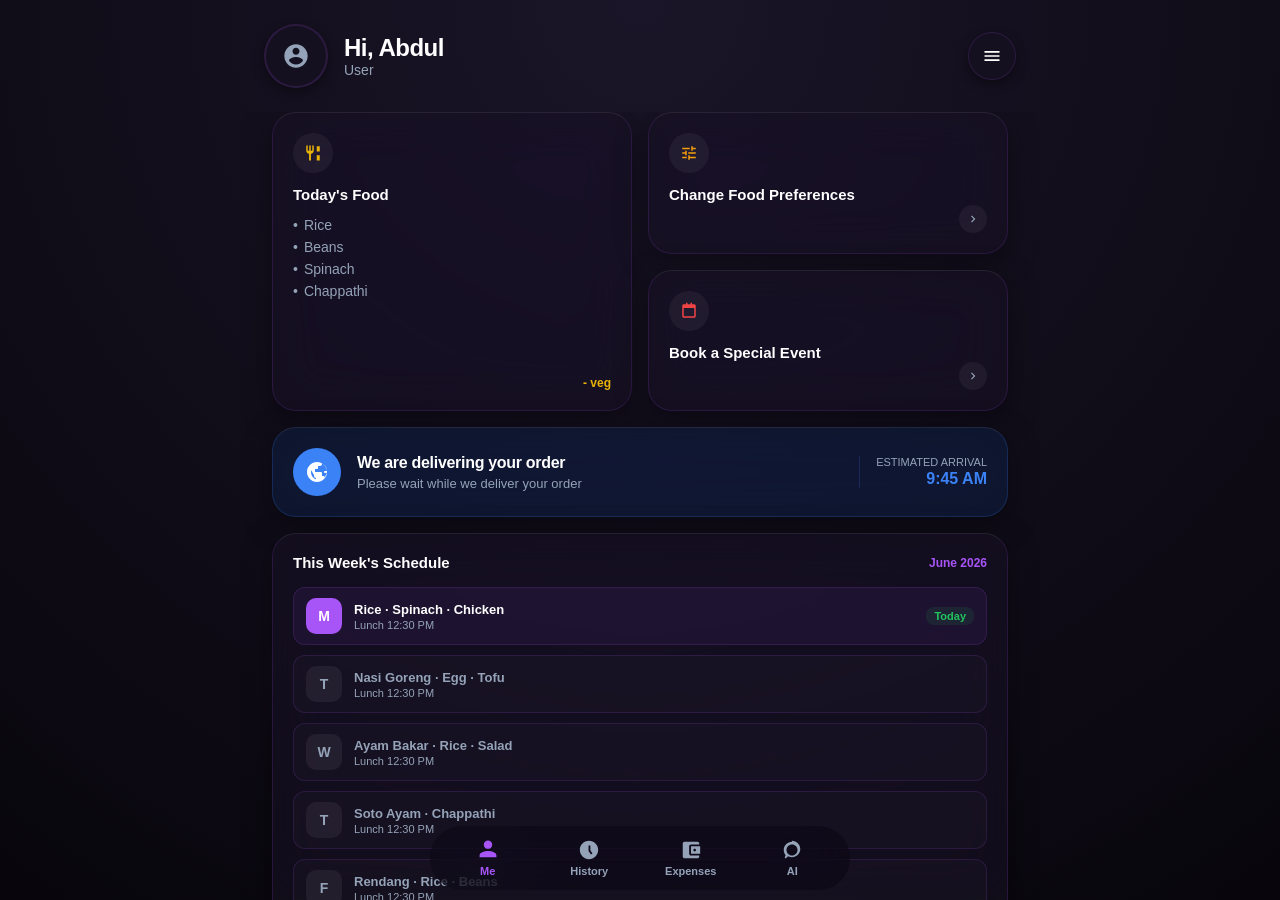
==== commit 75b93b1f: "Adjust bottom margin for navigation elements" ====
--- a/user.html
+++ b/user.html
@@ -139,7 +139,7 @@
             .app-container { max-width: 720px; }
             header { padding: 32px 32px 24px; }
             .tab-panel { padding: 0 32px calc(64px + env(safe-area-inset-bottom, 0px) + 32px); }
-            nav.bottom-dock { max-width: 420px; bottom: calc(env(safe-area-inset-bottom, 0px) + 24px); }
+            nav.bottom-dock { max-width: 420px; bottom: calc(env(safe-area-inset-bottom, 0px) + 10px); }
         }
 
         @media (min-width: 1024px) {
@@ -688,7 +688,7 @@
         /* --- FLOATING ISLAND BOTTOM NAVIGATION DOCK --- */
         nav.bottom-dock {
             position: fixed;
-            bottom: calc(env(safe-area-inset-bottom, 0px) + 20px);
+            bottom: calc(env(safe-area-inset-bottom, 0px) + 6px);
             left: 50%;
             transform: translateX(-50%);
             width: calc(100% - 56px);
@@ -725,7 +725,7 @@
         /* Solid frosted capsule sitting behind the nav for extra opacity/blur */
         .nav-backdrop {
             position: fixed;
-            bottom: calc(env(safe-area-inset-bottom, 0px) + 20px);
+            bottom: calc(env(safe-area-inset-bottom, 0px) + 6px);
             left: 50%;
             transform: translateX(-50%);
             width: calc(100% - 56px);
@@ -746,7 +746,7 @@
         @media (min-width: 768px) {
             .nav-backdrop {
                 max-width: 420px;
-                bottom: calc(env(safe-area-inset-bottom, 0px) + 24px);
+                bottom: calc(env(safe-area-inset-bottom, 0px) + 10px);
             }
         }
 
@@ -765,11 +765,11 @@
         @media (min-width: 768px) {
             nav.bottom-dock {
                 max-width: 420px;
-                bottom: calc(env(safe-area-inset-bottom, 0px) + 24px);
+                bottom: calc(env(safe-area-inset-bottom, 0px) + 10px);
             }
             #nav-gl-canvas {
                 max-width: 420px;
-                bottom: calc(env(safe-area-inset-bottom, 0px) + 24px);
+                bottom: calc(env(safe-area-inset-bottom, 0px) + 10px);
             }
         }
 
@@ -1460,7 +1460,7 @@
         <!-- Canvas sits behind, WebGL renders the liquid glass effect -->
         <canvas id="nav-gl-canvas" style="
             position: fixed;
-            bottom: calc(env(safe-area-inset-bottom, 0px) + 20px);
+            bottom: calc(env(safe-area-inset-bottom, 0px) + 6px);
             left: 50%;
             transform: translateX(-50%);
             width: calc(100% - 56px);
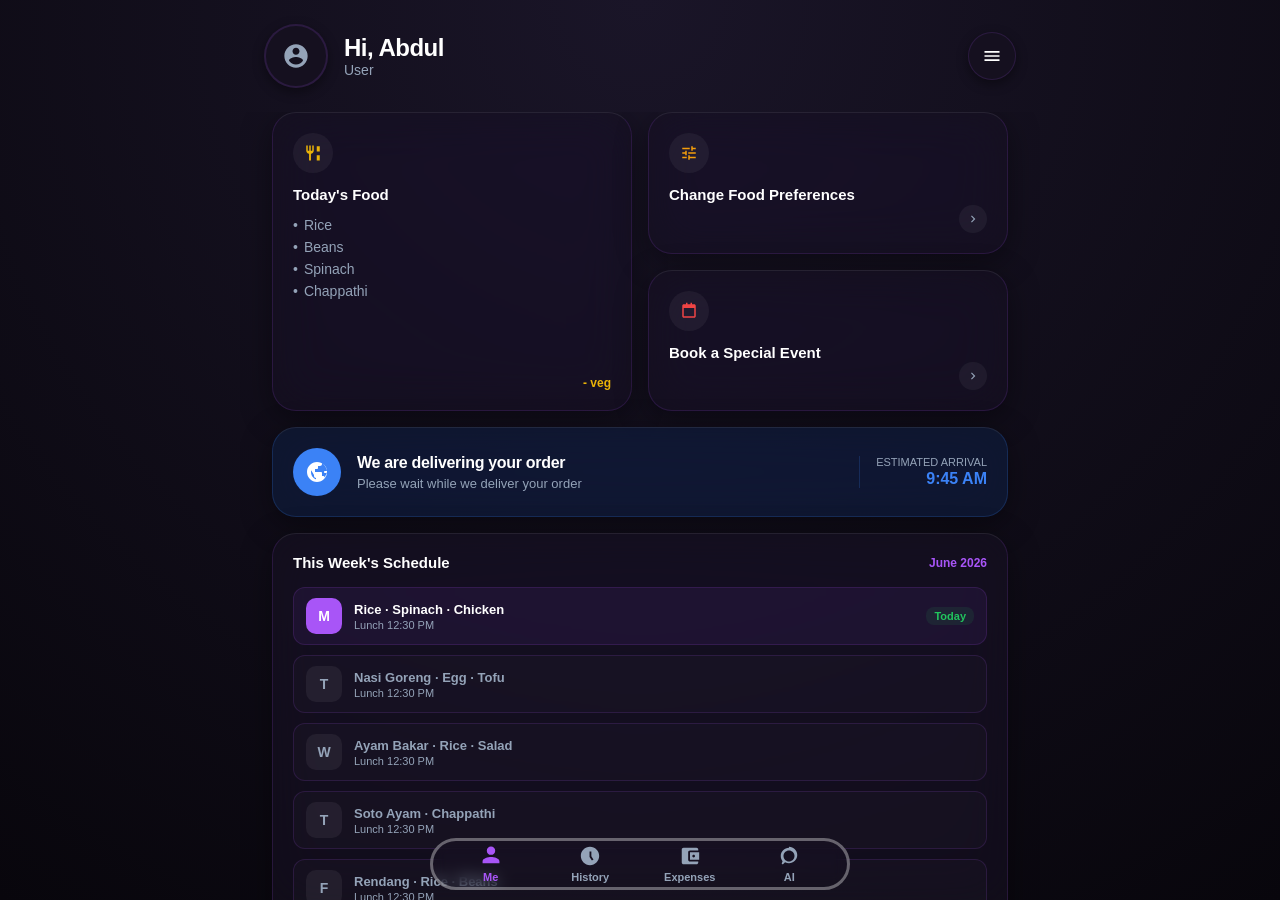
==== commit 93dfea47: "Refactor bottom dock styles and add report modal" ====
--- a/user.html
+++ b/user.html
@@ -688,35 +688,28 @@
         /* --- FLOATING ISLAND BOTTOM NAVIGATION DOCK --- */
         nav.bottom-dock {
             position: fixed;
-            bottom: calc(env(safe-area-inset-bottom, 0px) + 6px);
+            bottom: calc(env(safe-area-inset-bottom, 0px) + 10px);
             left: 50%;
             transform: translateX(-50%);
-            width: calc(100% - 56px);
-            max-width: 380px;
-            height: 64px;
-            /* CSS fallback glass - shown if WebGL fails */
-            background: rgba(18, 14, 28, 0.78);
-            border: 1px solid rgba(255, 255, 255, 0.08);
-            border-top: 1px solid rgba(255, 255, 255, 0.14);
-            backdrop-filter: blur(60px) saturate(240%);
-            -webkit-backdrop-filter: blur(60px) saturate(240%);
+            width: calc(100% - 40px);
+            max-width: 320px;
+            height: 52px;
+            background: rgba(255, 255, 255, 0.06);
+            border: 3px solid rgba(255, 255, 255, 0.35);
+            box-shadow: 0 4px 12px rgba(0, 0, 0, 0.08);
+            backdrop-filter: blur(6px);
+            -webkit-backdrop-filter: blur(6px);
             display: flex;
             justify-content: space-around;
             align-items: center;
             z-index: 50;
-            border-radius: 32px;
-            box-shadow: 
-                0 20px 60px rgba(0, 0, 0, 0.55),
-                0 4px 16px rgba(0, 0, 0, 0.4),
-                inset 0 1px 0 rgba(255, 255, 255, 0.1);
-            padding: 0 6px;
-            /* When WebGL is active, nav background becomes transparent */
-            transition: background 0.3s ease;
+            border-radius: 26px;
+            padding: 0 8px;
+            transition: all 0.3s ease;
         }
 
         nav.bottom-dock.gl-active {
             background: transparent;
-            border-color: transparent;
             backdrop-filter: none;
             -webkit-backdrop-filter: none;
             box-shadow: none;
@@ -725,22 +718,22 @@
         /* Solid frosted capsule sitting behind the nav for extra opacity/blur */
         .nav-backdrop {
             position: fixed;
-            bottom: calc(env(safe-area-inset-bottom, 0px) + 6px);
+            bottom: calc(env(safe-area-inset-bottom, 0px) + 10px);
             left: 50%;
             transform: translateX(-50%);
-            width: calc(100% - 56px);
-            max-width: 380px;
-            height: 64px;
-            border-radius: 32px;
-            background: rgba(10, 8, 16, 0.55);
-            backdrop-filter: blur(28px) saturate(180%);
-            -webkit-backdrop-filter: blur(28px) saturate(180%);
+            width: calc(100% - 40px);
+            max-width: 320px;
+            height: 52px;
+            border-radius: 26px;
+            background: rgba(255, 255, 255, 0);
+            backdrop-filter: blur(8px);
+            -webkit-backdrop-filter: blur(8px);
             z-index: 48;
             pointer-events: none;
         }
 
         [data-theme="light"] .nav-backdrop {
-            background: rgba(255, 255, 255, 0.45);
+            background: rgba(255, 255, 255, 0);
         }
 
         @media (min-width: 768px) {
@@ -939,7 +932,7 @@
             border-left: 1px solid var(--glass-border);
             backdrop-filter: blur(32px) saturate(190%);
             -webkit-backdrop-filter: blur(32px) saturate(190%);
-            padding: max(40px, calc(env(safe-area-inset-top, 0px) + 20px)) 24px 40px;
+            padding: max(40px, calc(env(safe-area-inset-top, 0px) + 20px)) 24px 16px;
             box-shadow: -8px 0 32px rgba(0,0,0,0.3);
             transform: translateX(100%);
             transition: transform var(--fade-speed) cubic-bezier(0.16, 1, 0.3, 1);
@@ -1296,18 +1289,22 @@
                         <div style="width:36px; height:36px; border-radius:10px; background:rgba(255,255,255,0.06); display:flex; align-items:center; justify-content:center; font-size:14px; font-weight:700; color:var(--text-muted); flex-shrink:0;">F</div>
                         <div style="flex:1;"><div style="font-size:13px; font-weight:600; color:var(--text-muted);">Rendang · Rice · Beans</div><div style="font-size:11px; color:var(--text-muted); margin-top:2px;">Lunch 12:30 PM</div></div>
                     </div>
+                    <div style="display:flex; align-items:center; gap:12px; padding:10px 12px; border-radius:12px; background:rgba(255,255,255,0.02); border:1px solid var(--glass-border);">
+                        <div style="width:36px; height:36px; border-radius:10px; background:rgba(255,255,255,0.06); display:flex; align-items:center; justify-content:center; font-size:14px; font-weight:700; color:var(--text-muted); flex-shrink:0;">Sa</div>
+                        <div style="flex:1;"><div style="font-size:13px; font-weight:600; color:var(--text-muted);">Pancake · Omelette · Juice</div><div style="font-size:11px; color:var(--text-muted); margin-top:2px;">Brunch 10:00 AM</div></div>
+                    </div>
+                    <div style="display:flex; align-items:center; gap:12px; padding:10px 12px; border-radius:12px; background:rgba(255,255,255,0.02); border:1px solid var(--glass-border);">
+                        <div style="width:36px; height:36px; border-radius:10px; background:rgba(255,255,255,0.06); display:flex; align-items:center; justify-content:center; font-size:14px; font-weight:700; color:var(--text-muted); flex-shrink:0;">Su</div>
+                        <div style="flex:1;"><div style="font-size:13px; font-weight:600; color:var(--text-muted);">Biriyani · Raita · Salad</div><div style="font-size:11px; color:var(--text-muted); margin-top:2px;">Lunch 1:00 PM</div></div>
+                    </div>
                 </div>
             </div>
 
             <!-- Quick Stats Row -->
-            <div style="display:grid; grid-template-columns:repeat(3,1fr); gap:12px; margin-top:16px; margin-bottom:8px;">
+            <div style="display:grid; grid-template-columns:repeat(2,1fr); gap:12px; margin-top:16px; margin-bottom:8px;">
                 <div class="glass-card" style="padding:16px; text-align:center;">
                     <div style="font-size:22px; font-weight:800; color:var(--accent);">24</div>
                     <div style="font-size:11px; color:var(--text-muted); margin-top:4px; font-weight:600;">Meals This Month</div>
-                </div>
-                <div class="glass-card" style="padding:16px; text-align:center;">
-                    <div style="font-size:22px; font-weight:800; color:#22c55e;">4.8</div>
-                    <div style="font-size:11px; color:var(--text-muted); margin-top:4px; font-weight:600;">Avg Rating</div>
                 </div>
                 <div class="glass-card" style="padding:16px; text-align:center;">
                     <div style="font-size:22px; font-weight:800; color:#f59e0b;">2</div>
@@ -1460,13 +1457,13 @@
         <!-- Canvas sits behind, WebGL renders the liquid glass effect -->
         <canvas id="nav-gl-canvas" style="
             position: fixed;
-            bottom: calc(env(safe-area-inset-bottom, 0px) + 6px);
+            bottom: calc(env(safe-area-inset-bottom, 0px) + 10px);
             left: 50%;
             transform: translateX(-50%);
-            width: calc(100% - 56px);
-            max-width: 380px;
-            height: 64px;
-            border-radius: 32px;
+            width: calc(100% - 40px);
+            max-width: 320px;
+            height: 52px;
+            border-radius: 26px;
             z-index: 49;
             pointer-events: none;
         "></canvas>
@@ -1609,6 +1606,33 @@
             </div>
         </div>
 
+        <!-- Report a Problem Sheet -->
+        <div class="glass-card modal-sheet" id="modal-report" style="display: none;">
+            <div class="modal-header">
+                <h3 id="pop-title-report">Report a Problem</h3>
+                <div class="modal-close" onclick="closeActiveModal()">
+                    <svg viewBox="0 0 24 24"><path d="M19 6.41L17.59 5 12 10.59 6.41 5 5 6.41 10.59 12 5 17.59 6.41 19 12 13.41 17.59 19 19 17.59 13.41 12z"/></svg>
+                </div>
+            </div>
+            <div class="form-stack" style="margin-bottom:0;">
+                <div class="input-group">
+                    <label id="lbl-report-photo">Attach Photo</label>
+                    <div style="display:flex; gap:10px;">
+                        <button class="action-option-btn" onclick="triggerHardwareInput('camera')" style="flex:1; text-align:center; padding:12px;">Camera</button>
+                        <button class="action-option-btn" onclick="triggerHardwareInput('gallery')" style="flex:1; text-align:center; padding:12px;">Gallery</button>
+                    </div>
+                    <div id="report-preview" style="display:none; margin-top:8px;">
+                        <img id="report-image-preview" style="width:100%; border-radius:12px; max-height:180px; object-fit:cover;">
+                    </div>
+                </div>
+                <div class="input-group">
+                    <label id="lbl-report-desc">Describe the Problem</label>
+                    <textarea class="glass-textarea" id="report-desc-field" placeholder="Tell us what went wrong..." style="height:100px;"></textarea>
+                </div>
+                <button class="submit-action-btn" onclick="submitReport()" id="btn-submit-report">Send Report</button>
+            </div>
+        </div>
+
     </div>
 
     <!-- --- SETTINGS DRAWER SEPARATE INTERFACE --- -->
@@ -1633,6 +1657,13 @@
             <button class="drawer-btn" onclick="openDrawerOrders()" id="drw-orders">
                 <span>My Orders</span>
                 <svg style="width:16px;height:16px;" viewBox="0 0 24 24"><path d="M8.59 16.59L13.17 12 8.59 7.41 10 6l6 6-6 6-1.41-1.41z"/></svg>
+            </button>
+
+            <div style="flex:1;"></div>
+
+            <button class="drawer-btn" onclick="openReportModal()" id="drw-report">
+                <span>Report a Problem</span>
+                <svg style="width:16px;height:16px;" viewBox="0 0 24 24"><path d="M12 2C6.48 2 2 6.48 2 12s4.48 10 10 10 10-4.48 10-10S17.52 2 12 2zm1 15h-2v-2h2v2zm0-4h-2V7h2v6z"/></svg>
             </button>
 
             <button class="drawer-btn logout" onclick="executeSystemLogout()" id="drw-logout">
@@ -1887,8 +1918,17 @@
             const readerInstance = new FileReader();
             readerInstance.onload = function (e) {
                 const base64String = e.target.result;
-                const avatarFrame = document.getElementById("avatar-frame");
-                avatarFrame.innerHTML = `<img src="${base64String}" alt="Profile Picture">`;
+                const reportOverlay = document.getElementById("popup-overlay-container");
+                const reportModal = document.getElementById("modal-report");
+                if (reportOverlay.classList.contains("active") && reportModal.style.display === "block") {
+                    const preview = document.getElementById("report-preview");
+                    const img = document.getElementById("report-image-preview");
+                    img.src = base64String;
+                    preview.style.display = "block";
+                } else {
+                    const avatarFrame = document.getElementById("avatar-frame");
+                    avatarFrame.innerHTML = `<img src="${base64String}" alt="Profile Picture">`;
+                }
             };
             readerInstance.readAsDataURL(fileAsset);
         }
@@ -1946,6 +1986,29 @@
             });
             
             setTimeout(() => openPopupModal("modal-my-orders"), 300);
+        }
+
+        function openReportModal() {
+            document.getElementById("drawer-mask-container").classList.remove("active");
+            setTimeout(() => openPopupModal("modal-report"), 300);
+        }
+
+        function submitReport() {
+            const desc = document.getElementById("report-desc-field").value.trim();
+            const preview = document.getElementById("report-preview");
+            const img = document.getElementById("report-image-preview");
+            const hasPhoto = preview.style.display === "block" && img.src;
+
+            if (!desc && !hasPhoto) {
+                alert(state.lang === "ID" ? "Harap isi deskripsi atau lampirkan foto." : "Please describe the problem or attach a photo.");
+                return;
+            }
+
+            alert(state.lang === "ID" ? "Laporan terkirim! Terima kasih." : "Report sent! Thank you.");
+            document.getElementById("report-desc-field").value = "";
+            preview.style.display = "none";
+            img.src = "";
+            closeActiveModal();
         }
 
         function executeSystemLogout() {
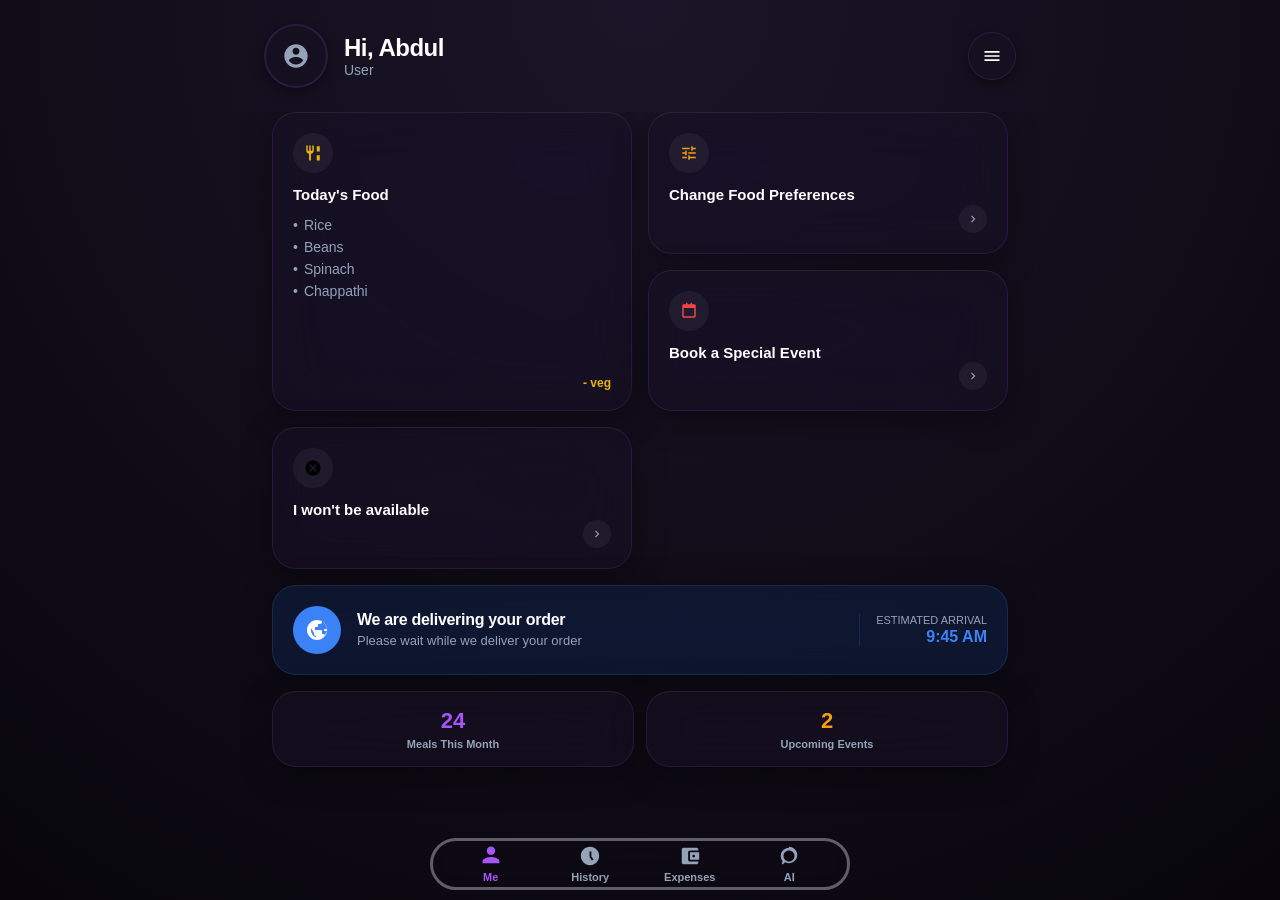
==== commit 052cc738: "Update print statement from 'Hello' to 'Goodbye'" ====
--- a/user.html
+++ b/user.html
@@ -1022,6 +1022,96 @@
             background: rgba(239, 68, 68, 0.05);
         }
 
+        /* --- IN-APP TOAST NOTIFICATION --- */
+        .toast {
+            position: fixed;
+            bottom: calc(env(safe-area-inset-bottom, 0px) + 80px);
+            left: 50%;
+            transform: translateX(-50%) translateY(20px);
+            background: var(--glass-bg);
+            border: 1px solid var(--glass-border);
+            border-top: 1px solid var(--glass-specular);
+            backdrop-filter: blur(24px) saturate(190%);
+            -webkit-backdrop-filter: blur(24px) saturate(190%);
+            padding: 14px 24px;
+            border-radius: 16px;
+            color: var(--text-main);
+            font-size: 14px;
+            font-weight: 600;
+            box-shadow: 0 8px 32px var(--card-shadow);
+            z-index: 200;
+            opacity: 0;
+            visibility: hidden;
+            transition: opacity 300ms ease, visibility 300ms ease, transform 300ms ease;
+            white-space: nowrap;
+            max-width: 80vw;
+            text-align: center;
+        }
+        .toast.show {
+            opacity: 1;
+            visibility: visible;
+            transform: translateX(-50%) translateY(0);
+        }
+
+        /* --- PREFERENCES STEP ANIMATIONS --- */
+        .pref-step {
+            opacity: 1;
+            transform: translateX(0);
+            transition: opacity 250ms ease, transform 250ms ease;
+        }
+        .pref-step.hide {
+            opacity: 0;
+            transform: translateX(-20px);
+            pointer-events: none;
+            position: absolute;
+            width: calc(100% - 48px);
+        }
+        .pref-step.show {
+            opacity: 1;
+            transform: translateX(0);
+            pointer-events: auto;
+            position: relative;
+            width: auto;
+        }
+        .day-header {
+            display: flex;
+            align-items: center;
+            gap: 12px;
+            padding: 10px 12px;
+            border-radius: 12px;
+            cursor: pointer;
+            transition: background var(--fade-speed) ease;
+        }
+        .day-header:active {
+            background: rgba(255,255,255,0.04);
+        }
+        .day-header .arrow-icon {
+            transition: transform 300ms ease;
+        }
+        .day-header.open .arrow-icon {
+            transform: rotate(180deg);
+        }
+        .day-meals {
+            display: none;
+            padding: 0 12px 10px 60px;
+            flex-direction: column;
+            gap: 6px;
+        }
+        .day-meals.open {
+            display: flex;
+        }
+        .day-meals > div {
+            font-size: 12px;
+            display: flex;
+            justify-content: space-between;
+            align-items: center;
+            padding: 6px 0;
+            border-bottom: 1px solid var(--glass-border);
+        }
+        .day-meals > div:last-child {
+            border-bottom: none;
+        }
+
         /* --- PREFERENCES POPUP FORM ENGINE --- */
         .pill-box {
             display: flex;
@@ -1194,7 +1284,7 @@
                     <svg viewBox="0 0 24 24"><path d="M12 2C6.48 2 2 6.48 2 12s4.48 10 10 10 10-4.48 10-10S17.52 2 12 2zm0 3c1.66 0 3 1.34 3 3s-1.34 3-3 3-3-1.34-3-3 1.34-3 3-3zm0 14.2c-2.5 0-4.71-1.28-6-3.22.03-1.99 4-3.08 6-3.08 1.99 0 5.97 1.09 6 3.08-1.29 1.94-3.5 3.22-6 3.22z"/></svg>
                 </div>
                 <div class="meta-text">
-                    <h1 id="header-username">Hi, Abdul</h1>
+                    <h1 id="header-username" style="display:flex; align-items:center; gap:8px;"><span id="header-username-text">Hi, Abdul</span> <span id="absent-badge" style="display:none; font-size:11px; font-weight:700; color:#ef4444; background:rgba(239,68,68,0.12); padding:2px 8px; border-radius:8px;">Absent</span></h1>
                     <p id="header-role">User</p>
                 </div>
             </div>
@@ -1244,6 +1334,25 @@
                         <svg viewBox="0 0 24 24"><path d="M8.59 16.59L13.17 12 8.59 7.41 10 6l6 6-6 6-1.41-1.41z"/></svg>
                     </div>
                 </div>
+
+                <!-- Unavailable Today Trigger -->
+                <div class="glass-card card-pressable" id="unavailable-today-trigger">
+                    <div class="icon-wrap">
+                        <svg style="width:18px;height:18px" viewBox="0 0 24 24"><path d="M12 2C6.47 2 2 6.47 2 12s4.47 10 10 10 10-4.47 10-10S17.53 2 12 2zm5 13.59L15.59 17 12 13.41 8.41 17 7 15.59 10.59 12 7 8.41 8.41 7 12 10.59 15.59 7 17 8.41 13.41 12 17 15.59z"/></svg>
+                    </div>
+                    <h3 class="card-title" id="lbl-unavailable">I won't be available</h3>
+                    <div class="card-arrow">
+                        <svg viewBox="0 0 24 24"><path d="M8.59 16.59L13.17 12 8.59 7.41 10 6l6 6-6 6-1.41-1.41z"/></svg>
+                    </div>
+                </div>
+
+                <!-- Clear All Unavailability Trigger (shown only when an absence is set) -->
+                <div class="glass-card card-pressable" id="clear-unavailability-trigger" style="display: none; align-items:center; justify-content:center;">
+                    <div class="icon-wrap" style="margin: 0 auto 6px;">
+                        <svg style="width:18px;height:18px" viewBox="0 0 24 24"><path d="M19 6.41L17.59 5 12 10.59 6.41 5 5 6.41 10.59 12 5 17.59 6.41 19 12 13.41 17.59 19 19 17.59 13.41 12z"/></svg>
+                    </div>
+                    <h3 class="card-title" id="lbl-clear-unavailability" style="text-align:center; color:#ef4444;">Clear all unavailability</h3>
+                </div>
             </div>
 
             <!-- Full Width Tracking Strip -->
@@ -1258,45 +1367,6 @@
                 <div class="status-eta">
                     <span id="lbl-eta-tag">Estimated Arrival</span>
                     <time>9:45 AM</time>
-                </div>
-            </div>
-
-            <!-- Weekly Meal Schedule Preview -->
-            <div class="glass-card" style="margin-top:16px; padding: 20px;">
-                <div style="display:flex; justify-content:space-between; align-items:center; margin-bottom:16px;">
-                    <h4 style="font-size:15px; font-weight:700;">This Week's Schedule</h4>
-                    <span style="font-size:12px; color:var(--accent); font-weight:600;">June 2026</span>
-                </div>
-                <div style="display:flex; flex-direction:column; gap:10px;">
-                    <div style="display:flex; align-items:center; gap:12px; padding:10px 12px; border-radius:12px; background:rgba(168,85,247,0.08); border:1px solid rgba(168,85,247,0.15);">
-                        <div style="width:36px; height:36px; border-radius:10px; background:var(--accent); display:flex; align-items:center; justify-content:center; font-size:14px; font-weight:700; color:white; flex-shrink:0;">M</div>
-                        <div style="flex:1;"><div style="font-size:13px; font-weight:600;">Rice · Spinach · Chicken</div><div style="font-size:11px; color:var(--text-muted); margin-top:2px;">Lunch 12:30 PM</div></div>
-                        <span style="font-size:11px; font-weight:700; color:#22c55e; background:rgba(34,197,94,0.1); padding:3px 8px; border-radius:8px;">Today</span>
-                    </div>
-                    <div style="display:flex; align-items:center; gap:12px; padding:10px 12px; border-radius:12px; background:rgba(255,255,255,0.02); border:1px solid var(--glass-border);">
-                        <div style="width:36px; height:36px; border-radius:10px; background:rgba(255,255,255,0.06); display:flex; align-items:center; justify-content:center; font-size:14px; font-weight:700; color:var(--text-muted); flex-shrink:0;">T</div>
-                        <div style="flex:1;"><div style="font-size:13px; font-weight:600; color:var(--text-muted);">Nasi Goreng · Egg · Tofu</div><div style="font-size:11px; color:var(--text-muted); margin-top:2px;">Lunch 12:30 PM</div></div>
-                    </div>
-                    <div style="display:flex; align-items:center; gap:12px; padding:10px 12px; border-radius:12px; background:rgba(255,255,255,0.02); border:1px solid var(--glass-border);">
-                        <div style="width:36px; height:36px; border-radius:10px; background:rgba(255,255,255,0.06); display:flex; align-items:center; justify-content:center; font-size:14px; font-weight:700; color:var(--text-muted); flex-shrink:0;">W</div>
-                        <div style="flex:1;"><div style="font-size:13px; font-weight:600; color:var(--text-muted);">Ayam Bakar · Rice · Salad</div><div style="font-size:11px; color:var(--text-muted); margin-top:2px;">Lunch 12:30 PM</div></div>
-                    </div>
-                    <div style="display:flex; align-items:center; gap:12px; padding:10px 12px; border-radius:12px; background:rgba(255,255,255,0.02); border:1px solid var(--glass-border);">
-                        <div style="width:36px; height:36px; border-radius:10px; background:rgba(255,255,255,0.06); display:flex; align-items:center; justify-content:center; font-size:14px; font-weight:700; color:var(--text-muted); flex-shrink:0;">T</div>
-                        <div style="flex:1;"><div style="font-size:13px; font-weight:600; color:var(--text-muted);">Soto Ayam · Chappathi</div><div style="font-size:11px; color:var(--text-muted); margin-top:2px;">Lunch 12:30 PM</div></div>
-                    </div>
-                    <div style="display:flex; align-items:center; gap:12px; padding:10px 12px; border-radius:12px; background:rgba(255,255,255,0.02); border:1px solid var(--glass-border);">
-                        <div style="width:36px; height:36px; border-radius:10px; background:rgba(255,255,255,0.06); display:flex; align-items:center; justify-content:center; font-size:14px; font-weight:700; color:var(--text-muted); flex-shrink:0;">F</div>
-                        <div style="flex:1;"><div style="font-size:13px; font-weight:600; color:var(--text-muted);">Rendang · Rice · Beans</div><div style="font-size:11px; color:var(--text-muted); margin-top:2px;">Lunch 12:30 PM</div></div>
-                    </div>
-                    <div style="display:flex; align-items:center; gap:12px; padding:10px 12px; border-radius:12px; background:rgba(255,255,255,0.02); border:1px solid var(--glass-border);">
-                        <div style="width:36px; height:36px; border-radius:10px; background:rgba(255,255,255,0.06); display:flex; align-items:center; justify-content:center; font-size:14px; font-weight:700; color:var(--text-muted); flex-shrink:0;">Sa</div>
-                        <div style="flex:1;"><div style="font-size:13px; font-weight:600; color:var(--text-muted);">Pancake · Omelette · Juice</div><div style="font-size:11px; color:var(--text-muted); margin-top:2px;">Brunch 10:00 AM</div></div>
-                    </div>
-                    <div style="display:flex; align-items:center; gap:12px; padding:10px 12px; border-radius:12px; background:rgba(255,255,255,0.02); border:1px solid var(--glass-border);">
-                        <div style="width:36px; height:36px; border-radius:10px; background:rgba(255,255,255,0.06); display:flex; align-items:center; justify-content:center; font-size:14px; font-weight:700; color:var(--text-muted); flex-shrink:0;">Su</div>
-                        <div style="flex:1;"><div style="font-size:13px; font-weight:600; color:var(--text-muted);">Biriyani · Raita · Salad</div><div style="font-size:11px; color:var(--text-muted); margin-top:2px;">Lunch 1:00 PM</div></div>
-                    </div>
                 </div>
             </div>
 
@@ -1489,6 +1559,9 @@
 
     </div>
 
+    <!-- --- IN-APP TOAST --- -->
+    <div class="toast" id="app-toast"></div>
+
     <!-- --- GLOBAL POPUPS OVERLAY WRAPPERS --- -->
     <div class="overlay-blur" id="popup-overlay-container">
         
@@ -1501,8 +1574,8 @@
                 </div>
             </div>
             <div class="modal-actions-list">
-                <button class="action-option-btn" onclick="triggerHardwareInput('camera')" id="opt-cam">Camera</button>
-                <button class="action-option-btn" onclick="triggerHardwareInput('gallery')" id="opt-gal">Gallery</button>
+                <button class="action-option-btn" onclick="window._mediaSource='profile';triggerHardwareInput('camera')" id="opt-cam">Camera</button>
+                <button class="action-option-btn" onclick="window._mediaSource='profile';triggerHardwareInput('gallery')" id="opt-gal">Gallery</button>
                 <button class="action-option-btn" style="color:#ef4444;" onclick="closeActiveModal()" id="opt-can">Cancel</button>
             </div>
         </div>
@@ -1510,40 +1583,75 @@
         <!-- Food Preferences Selector Configurator -->
         <div class="glass-card modal-sheet" id="modal-preferences" style="display: none;">
             <div class="modal-header">
-                <h3 id="pop-title-pref">Preferences</h3>
+                <h3 id="pop-title-pref">Meal Preferences</h3>
                 <div class="modal-close" onclick="closeActiveModal()">
                     <svg viewBox="0 0 24 24"><path d="M19 6.41L17.59 5 12 10.59 6.41 5 5 6.41 10.59 12 5 17.59 6.41 19 12 13.41 17.59 19 19 17.59 13.41 12z"/></svg>
                 </div>
             </div>
-            <div class="pill-box">
-                <div class="pill-btn active" onclick="togglePrefPill('veg', this)">Veg</div>
-                <div class="pill-btn" onclick="togglePrefPill('nonveg', this)">Non-Veg</div>
-                <div class="pill-btn" onclick="togglePrefPill('nonmeat', this)">Non-Meat</div>
-            </div>
-            
-            <!-- Veg Options Stack -->
-            <div class="dropdown-grid active" id="grid-pref-veg">
-                <div class="select-field-wrap"><label>Veg-1</label><select class="glass-select"><option>Rice</option><option>Porridge</option></select></div>
-                <div class="select-field-wrap"><label>Veg-2</label><select class="glass-select"><option>Spinach</option><option>Salad</option></select></div>
-                <div class="select-field-wrap"><label>Veg-3</label><select class="glass-select"><option>Beans</option><option>Lentils</option></select></div>
-                <div class="select-field-wrap"><label>Veg-4</label><select class="glass-select"><option>Chappathi</option><option>Roti</option></select></div>
-            </div>
-            <!-- Non-Veg Options Stack -->
-            <div class="dropdown-grid" id="grid-pref-nonveg">
-                <div class="select-field-wrap"><label>Non-Veg-1</label><select class="glass-select"><option>Chicken Rice</option><option>Biryani</option></select></div>
-                <div class="select-field-wrap"><label>Non-Veg-2</label><select class="glass-select"><option>Fried Chicken</option><option>Beef Curry</option></select></div>
-                <div class="select-field-wrap"><label>Non-Veg-3</label><select class="glass-select"><option>Egg Roast</option><option>Omelette</option></select></div>
-                <div class="select-field-wrap"><label>Non-Veg-4</label><select class="glass-select"><option>Parotta</option><option>Naan</option></select></div>
-            </div>
-            <!-- Non-Meat Options Stack -->
-            <div class="dropdown-grid" id="grid-pref-nonmeat">
-                <div class="select-field-wrap"><label>Non-Meat-1</label><select class="glass-select"><option>Fish Rice</option><option>Ghee Rice</option></select></div>
-                <div class="select-field-wrap"><label>Non-Meat-2</label><select class="glass-select"><option>Fish Fry</option><option>Prawn Masala</option></select></div>
-                <div class="select-field-wrap"><label>Non-Meat-3</label><select class="glass-select"><option>Egg Scramble</option><option>Mushroom</option></select></div>
-                <div class="select-field-wrap"><label>Non-Meat-4</label><select class="glass-select"><option>Appam</option><option>Idiyappam</option></select></div>
-            </div>
-
-            <button class="submit-action-btn" onclick="submitPreferencesForm()" id="btn-submit-pref">Submit</button>
+
+            <!-- Step 1: Pick meal type -->
+            <div id="pref-step-meal" class="pref-step show">
+                <div class="modal-actions-list">
+                    <button class="action-option-btn" onclick="pickMealType('breakfast')" style="display:flex; align-items:center; gap:12px; padding:16px;">
+                        <div style="width:40px;height:40px;border-radius:12px;background:#f59e0b;display:flex;align-items:center;justify-content:center;flex-shrink:0;">
+                            <svg style="width:20px;height:20px;fill:white;" viewBox="0 0 24 24"><path d="M20 3H4v10c0 2.21 1.79 4 4 4h6c2.21 0 4-1.79 4-4v-3h2c1.11 0 2-.9 2-2V5c0-1.11-.89-2-2-2zm0 5h-2V5h2v3zM4 19h16v2H4z"/></svg>
+                        </div>
+                        <div style="flex:1;text-align:left;"><div style="font-size:15px;">Breakfast</div><div style="font-size:12px;color:var(--text-muted);font-weight:500;">Morning meals</div></div>
+                        <svg style="width:18px;height:18px;fill:var(--text-muted);" viewBox="0 0 24 24"><path d="M8.59 16.59L13.17 12 8.59 7.41 10 6l6 6-6 6-1.41-1.41z"/></svg>
+                    </button>
+                    <button class="action-option-btn" onclick="pickMealType('lunch')" style="display:flex; align-items:center; gap:12px; padding:16px;">
+                        <div style="width:40px;height:40px;border-radius:12px;background:#22c55e;display:flex;align-items:center;justify-content:center;flex-shrink:0;">
+                            <svg style="width:20px;height:20px;fill:white;" viewBox="0 0 24 24"><path d="M11 9H9V2H7v7H5V2H3v7c0 2.12 1.66 3.84 3.75 3.97V22h2.5v-9.03C11.34 12.84 13 11.12 13 9V2h-2v7z"/></svg>
+                        </div>
+                        <div style="flex:1;text-align:left;"><div style="font-size:15px;">Lunch</div><div style="font-size:12px;color:var(--text-muted);font-weight:500;">Midday meals</div></div>
+                        <svg style="width:18px;height:18px;fill:var(--text-muted);" viewBox="0 0 24 24"><path d="M8.59 16.59L13.17 12 8.59 7.41 10 6l6 6-6 6-1.41-1.41z"/></svg>
+                    </button>
+                    <button class="action-option-btn" onclick="pickMealType('dinner')" style="display:flex; align-items:center; gap:12px; padding:16px;">
+                        <div style="width:40px;height:40px;border-radius:12px;background:#3b82f6;display:flex;align-items:center;justify-content:center;flex-shrink:0;">
+                            <svg style="width:20px;height:20px;fill:white;" viewBox="0 0 24 24"><path d="M16 6l-1.5 1.5L15.5 9l-2 2L14 12.5l-3 3L9.5 10.5l-8 8 1.5 1.5 8-8L13 17l3-3 1.5 1.5L19 14l-1.5-1.5L19 11l-1.5-1.5L16 6z"/></svg>
+                        </div>
+                        <div style="flex:1;text-align:left;"><div style="font-size:15px;">Dinner</div><div style="font-size:12px;color:var(--text-muted);font-weight:500;">Evening meals</div></div>
+                        <svg style="width:18px;height:18px;fill:var(--text-muted);" viewBox="0 0 24 24"><path d="M8.59 16.59L13.17 12 8.59 7.41 10 6l6 6-6 6-1.41-1.41z"/></svg>
+                    </button>
+                </div>
+            </div>
+
+            <!-- Step 2: Veg/Non-Veg preferences (hidden initially) -->
+            <div id="pref-step-detail" class="pref-step hide">
+                <button class="action-option-btn" onclick="backToMealTypes()" style="display:flex;align-items:center;gap:8px;margin-bottom:12px;padding:10px;">
+                    <svg style="width:18px;height:18px;fill:var(--text-muted);" viewBox="0 0 24 24"><path d="M20 11H7.83l5.59-5.59L12 4l-8 8 8 8 1.41-1.41L7.83 13H20v-2z"/></svg>
+                    <span style="font-size:14px;">Back</span>
+                </button>
+
+                <h4 id="pref-detail-title" style="font-size:15px;font-weight:700;margin-bottom:12px;"></h4>
+
+                <div class="pill-box">
+                    <div class="pill-btn active" onclick="togglePrefPill('veg', this)">Veg</div>
+                    <div class="pill-btn" onclick="togglePrefPill('nonveg', this)">Non-Veg</div>
+                    <div class="pill-btn" onclick="togglePrefPill('nonmeat', this)">Non-Meat</div>
+                </div>
+                
+                <div class="dropdown-grid active" id="grid-pref-veg">
+                    <div class="select-field-wrap"><label>Veg-1</label><select class="glass-select"><option>Rice</option><option>Porridge</option></select></div>
+                    <div class="select-field-wrap"><label>Veg-2</label><select class="glass-select"><option>Spinach</option><option>Salad</option></select></div>
+                    <div class="select-field-wrap"><label>Veg-3</label><select class="glass-select"><option>Beans</option><option>Lentils</option></select></div>
+                    <div class="select-field-wrap"><label>Veg-4</label><select class="glass-select"><option>Chappathi</option><option>Roti</option></select></div>
+                </div>
+                <div class="dropdown-grid" id="grid-pref-nonveg">
+                    <div class="select-field-wrap"><label>Non-Veg-1</label><select class="glass-select"><option>Chicken Rice</option><option>Biryani</option></select></div>
+                    <div class="select-field-wrap"><label>Non-Veg-2</label><select class="glass-select"><option>Fried Chicken</option><option>Beef Curry</option></select></div>
+                    <div class="select-field-wrap"><label>Non-Veg-3</label><select class="glass-select"><option>Egg Roast</option><option>Omelette</option></select></div>
+                    <div class="select-field-wrap"><label>Non-Veg-4</label><select class="glass-select"><option>Parotta</option><option>Naan</option></select></div>
+                </div>
+                <div class="dropdown-grid" id="grid-pref-nonmeat">
+                    <div class="select-field-wrap"><label>Non-Meat-1</label><select class="glass-select"><option>Fish Rice</option><option>Ghee Rice</option></select></div>
+                    <div class="select-field-wrap"><label>Non-Meat-2</label><select class="glass-select"><option>Fish Fry</option><option>Prawn Masala</option></select></div>
+                    <div class="select-field-wrap"><label>Non-Meat-3</label><select class="glass-select"><option>Egg Scramble</option><option>Mushroom</option></select></div>
+                    <div class="select-field-wrap"><label>Non-Meat-4</label><select class="glass-select"><option>Appam</option><option>Idiyappam</option></select></div>
+                </div>
+
+                <button class="submit-action-btn" onclick="submitPreferencesForm()" id="btn-submit-pref">Save</button>
+            </div>
         </div>
 
         <!-- Special Event Booking Ledger Sheets -->
@@ -1591,6 +1699,30 @@
                 <!-- System looks for QR.png in matching repository directory -->
                 <img src="QR.png" class="qr-image" alt="Payment QR Code" onerror="handleQRError(this)">
             </div>
+            <div id="payment-status-section" style="margin-top:16px;"></div>
+        </div>
+
+        <!-- Payment Proof Upload Sheet -->
+        <div class="glass-card modal-sheet" id="modal-payment-proof" style="display: none;">
+            <div class="modal-header">
+                <h3 id="pop-title-payment-proof">Submit Payment Proof</h3>
+                <div class="modal-close" onclick="closeActiveModal()">
+                    <svg viewBox="0 0 24 24"><path d="M19 6.41L17.59 5 12 10.59 6.41 5 5 6.41 10.59 12 5 17.59 6.41 19 12 13.41 17.59 19 19 17.59 13.41 12z"/></svg>
+                </div>
+            </div>
+            <div class="form-stack" style="margin-bottom:0;">
+                <div class="input-group">
+                    <label>Receipt or Photo Evidence</label>
+                    <div style="display:flex; gap:10px;">
+                        <button class="action-option-btn" onclick="window._mediaSource='payment';triggerHardwareInput('camera')" style="flex:1; text-align:center; padding:12px;">Camera</button>
+                        <button class="action-option-btn" onclick="window._mediaSource='payment';triggerHardwareInput('gallery')" style="flex:1; text-align:center; padding:12px;">Gallery</button>
+                    </div>
+                    <div id="payment-proof-preview" style="display:none; margin-top:8px;">
+                        <img id="payment-proof-image" style="width:100%; border-radius:12px; max-height:180px; object-fit:cover;">
+                    </div>
+                </div>
+                <button class="submit-action-btn" onclick="submitPaymentProof()" id="btn-submit-payment-proof">Submit for Approval</button>
+            </div>
         </div>
 
         <!-- My Orders Populated Log Display Frame -->
@@ -1606,6 +1738,51 @@
             </div>
         </div>
 
+        <!-- Unavailability Flow Modal -->
+        <div class="glass-card modal-sheet" id="modal-absent" style="display: none;">
+            <div class="modal-header">
+                <h3 id="pop-title-absent">I won't be available</h3>
+                <div class="modal-close" onclick="closeActiveModal()">
+                    <svg viewBox="0 0 24 24"><path d="M19 6.41L17.59 5 12 10.59 6.41 5 5 6.41 10.59 12 5 17.59 6.41 19 12 13.41 17.59 19 19 17.59 13.41 12z"/></svg>
+                </div>
+            </div>
+
+            <!-- Step 1: Choice -->
+            <div id="absent-step-choice">
+                <p style="font-size:14px; color:var(--text-muted); margin-bottom:20px;">How would you like to mark your unavailability?</p>
+                <div class="modal-actions-list">
+                    <button class="action-option-btn" style="color:#ef4444; text-align:center;" onclick="markAbsentToday()">Remove this day only</button>
+                    <button class="action-option-btn" style="text-align:center;" onclick="showAbsentStep('calendar')">Choose dates</button>
+                    <button class="action-option-btn" style="text-align:center;" onclick="closeActiveModal()">Cancel</button>
+                </div>
+
+                <div class="drawer-row" style="margin-top: 18px; padding-top: 16px; border-top: 1px solid var(--glass-border);">
+                    <span class="drawer-label">I'm absent every Sunday</span>
+                    <div class="toggle-switch" id="absent-sunday-toggle" onclick="toggleAbsentSundays()">
+                        <div class="toggle-handle"></div>
+                    </div>
+                </div>
+            </div>
+
+            <!-- Step 2: Date Range -->
+            <div id="absent-step-calendar" style="display:none;">
+                <div class="form-stack">
+                    <div class="input-group">
+                        <label>From</label>
+                        <input type="date" class="glass-input" id="absent-date-from">
+                    </div>
+                    <div class="input-group">
+                        <label>To</label>
+                        <input type="date" class="glass-input" id="absent-date-to">
+                    </div>
+                </div>
+                <div class="modal-actions-list" style="margin-top: 16px;">
+                    <button class="action-option-btn" style="color:#ef4444; text-align:center;" onclick="confirmAbsentDate()">Confirm</button>
+                    <button class="action-option-btn" style="text-align:center;" onclick="showAbsentStep('choice')">Back</button>
+                </div>
+            </div>
+        </div>
+
         <!-- Report a Problem Sheet -->
         <div class="glass-card modal-sheet" id="modal-report" style="display: none;">
             <div class="modal-header">
@@ -1618,8 +1795,8 @@
                 <div class="input-group">
                     <label id="lbl-report-photo">Attach Photo</label>
                     <div style="display:flex; gap:10px;">
-                        <button class="action-option-btn" onclick="triggerHardwareInput('camera')" style="flex:1; text-align:center; padding:12px;">Camera</button>
-                        <button class="action-option-btn" onclick="triggerHardwareInput('gallery')" style="flex:1; text-align:center; padding:12px;">Gallery</button>
+                        <button class="action-option-btn" onclick="window._mediaSource='report';triggerHardwareInput('camera')" style="flex:1; text-align:center; padding:12px;">Camera</button>
+                        <button class="action-option-btn" onclick="window._mediaSource='report';triggerHardwareInput('gallery')" style="flex:1; text-align:center; padding:12px;">Gallery</button>
                     </div>
                     <div id="report-preview" style="display:none; margin-top:8px;">
                         <img id="report-image-preview" style="width:100%; border-radius:12px; max-height:180px; object-fit:cover;">
@@ -1687,6 +1864,7 @@
                 delivTitle: "We are delivering your order", delivDesc: "Please wait while we deliver your order",
                 etaTag: "Estimated Arrival", totalExp: "Total Expenses", unpaidBill: "Unpaid Payments",
                 tapPay: "Tap to view QR", breakdown: "Expense Breakdown", askHold: "Ask anything...",
+                pendingApproval: "Pending Approval",
                 navMe: "Me", navHistory: "History", navExpenses: "Expenses", navAi: "AI",
                 popPic: "Change Profile Picture?", optCam: "Camera", optGal: "Gallery", optCan: "Cancel",
                 popPref: "Preferences", btnSub: "Submit", popBook: "Book a Special Event",
@@ -1699,6 +1877,7 @@
                 delivTitle: "Kami sedang mengantar pesanan Anda", delivDesc: "Menyiapkan ruang kerja Anda",
                 etaTag: "Perkiraan Tiba", totalExp: "Total Pengeluaran", unpaidBill: "Pembayaran Belum Lunas",
                 tapPay: "Ketuk untuk melihat QR", breakdown: "Rincian Pengeluaran", askHold: "Tanyakan sesuatu...",
+                pendingApproval: "Menunggu Persetujuan",
                 navMe: "Saya", navHistory: "Riwayat", navExpenses: "Pengeluaran", navAi: "AI",
                 popPic: "Ubah Foto Profil?", optCam: "Kamera", optGal: "Galeri", optCan: "Batal",
                 popPref: "Preferensi", btnSub: "Kirim", popBook: "Pesan Acara Khusus",
@@ -1717,7 +1896,12 @@
             activeTab: "me",
             historySegment: "orders",
             bookingFoodType: "veg",
-            preferencesFoodPill: "veg"
+            preferencesFoodPill: "veg",
+            absent: false,
+            absenceRange: null,
+            absentSundays: false,
+            paymentStatus: "unpaid",
+            paymentProof: null
         };
 
         // Static Data Store arrays
@@ -1753,9 +1937,16 @@
             if(localStorage.getItem("role")) state.role = localStorage.getItem("role");
             if(localStorage.getItem("theme")) state.theme = localStorage.getItem("theme");
             if(localStorage.getItem("language")) state.lang = localStorage.getItem("language");
+            const savedFrom = localStorage.getItem("absenceRangeFrom");
+            const savedTo = localStorage.getItem("absenceRangeTo");
+            state.absenceRange = (savedFrom && savedTo) ? { from: savedFrom, to: savedTo } : null;
+            state.absentSundays = localStorage.getItem("absentSundays") === "true";
+            updateAbsenceUI();
+            state.paymentStatus = localStorage.getItem("paymentStatus") || "unpaid";
+            state.paymentProof = localStorage.getItem("paymentProof") || null;
 
             // Sync structural interfaces
-            document.getElementById("header-username").innerText = `Hi, ${state.user}`;
+            document.getElementById("header-username-text").innerText = `Hi, ${state.user}`;
             document.getElementById("header-role").innerText = state.role;
             
             // Set interface nodes
@@ -1784,6 +1975,7 @@
             document.getElementById("lbl-total-exp").innerText = strings.totalExp;
             document.getElementById("lbl-unpaid-bill").innerText = strings.unpaidBill;
             document.getElementById("lbl-tap-pay").innerText = strings.tapPay;
+            updatePaymentCardUI();
             document.getElementById("lbl-breakdown").innerText = strings.breakdown;
             
             // AI Chat
@@ -1851,11 +2043,21 @@
         // --- SYSTEM INTERACTIVE MODALS ENGINE MANAGER ---
         function openPopupModal(modalId) {
             const overlay = document.getElementById("popup-overlay-container");
-            // Hide all potential matching children cards first
             overlay.querySelectorAll(".modal-sheet").forEach(sheet => sheet.style.display = "none");
             
             document.getElementById(modalId).style.display = "block";
             overlay.classList.add("active");
+
+            if (modalId === "modal-preferences") {
+                const step1 = document.getElementById("pref-step-meal");
+                const step2 = document.getElementById("pref-step-detail");
+                step1.classList.remove("hide");
+                step1.classList.add("show");
+                step2.classList.remove("show");
+                step2.classList.add("hide");
+            }
+            if (modalId === "modal-absent") resetAbsentModal();
+            if (modalId === "modal-qr") renderPaymentStatus();
         }
 
         function closeActiveModal() {
@@ -1875,6 +2077,10 @@
             document.getElementById("event-card-trigger").addEventListener("click", () => openPopupModal("modal-booking"));
             document.getElementById("unpaid-card-trigger").addEventListener("click", () => openPopupModal("modal-qr"));
             document.getElementById("profile-img-trigger").addEventListener("click", () => openPopupModal("modal-profile"));
+            document.getElementById("unavailable-today-trigger").addEventListener("click", () => {
+                openPopupModal("modal-absent");
+            });
+            document.getElementById("clear-unavailability-trigger").addEventListener("click", clearAllUnavailability);
             
             // Settings Side Drawer triggers mapping
             document.getElementById("drawer-hamburger-trigger").addEventListener("click", () => {
@@ -1903,7 +2109,7 @@
 
         // --- HARDWARE MEDIA LINKING CHANNELS ---
         function triggerHardwareInput(sourceType) {
-            closeActiveModal();
+            if (window._mediaSource !== "report" && window._mediaSource !== "payment") closeActiveModal();
             if(sourceType === 'camera') {
                 document.getElementById("hardware-camera-portal").click();
             } else {
@@ -1918,17 +2124,23 @@
             const readerInstance = new FileReader();
             readerInstance.onload = function (e) {
                 const base64String = e.target.result;
-                const reportOverlay = document.getElementById("popup-overlay-container");
-                const reportModal = document.getElementById("modal-report");
-                if (reportOverlay.classList.contains("active") && reportModal.style.display === "block") {
+                if (window._mediaSource === "report") {
                     const preview = document.getElementById("report-preview");
                     const img = document.getElementById("report-image-preview");
                     img.src = base64String;
                     preview.style.display = "block";
+                    window._reportPhoto = base64String;
+                } else if (window._mediaSource === "payment") {
+                    const preview = document.getElementById("payment-proof-preview");
+                    const img = document.getElementById("payment-proof-image");
+                    img.src = base64String;
+                    preview.style.display = "block";
+                    window._paymentProof = base64String;
                 } else {
                     const avatarFrame = document.getElementById("avatar-frame");
                     avatarFrame.innerHTML = `<img src="${base64String}" alt="Profile Picture">`;
                 }
+                window._mediaSource = null;
             };
             readerInstance.readAsDataURL(fileAsset);
         }
@@ -1993,6 +2205,116 @@
             setTimeout(() => openPopupModal("modal-report"), 300);
         }
 
+        function toggleDay(el) {
+            const container = el.parentElement;
+            const meals = container.querySelector(".day-meals");
+            const isOpen = meals.classList.contains("open");
+            if (isOpen) {
+                meals.classList.remove("open");
+                el.classList.remove("open");
+            } else {
+                meals.classList.add("open");
+                el.classList.add("open");
+            }
+        }
+
+        function showToast(msg) {
+            const t = document.getElementById("app-toast");
+            t.textContent = msg;
+            t.classList.add("show");
+            setTimeout(() => t.classList.remove("show"), 2500);
+        }
+
+        // --- UNAVAILABILITY (ABSENCE) FLOW ---
+        function showAbsentStep(step) {
+            const choiceEl = document.getElementById("absent-step-choice");
+            const calendarEl = document.getElementById("absent-step-calendar");
+            if (step === "calendar") {
+                choiceEl.style.display = "none";
+                calendarEl.style.display = "block";
+                const today = new Date().toISOString().split("T")[0];
+                const fromField = document.getElementById("absent-date-from");
+                const toField = document.getElementById("absent-date-to");
+                if (!fromField.value) fromField.value = today;
+                if (!toField.value) toField.value = today;
+            } else {
+                choiceEl.style.display = "block";
+                calendarEl.style.display = "none";
+            }
+        }
+
+        function resetAbsentModal() {
+            showAbsentStep("choice");
+            document.getElementById("absent-sunday-toggle").classList.toggle("active", !!state.absentSundays);
+        }
+
+        function toggleAbsentSundays() {
+            state.absentSundays = !state.absentSundays;
+            document.getElementById("absent-sunday-toggle").classList.toggle("active", state.absentSundays);
+            localStorage.setItem("absentSundays", state.absentSundays ? "true" : "false");
+            updateAbsenceUI();
+            showToast(state.absentSundays ? "You'll be marked unavailable every Sunday" : "Sunday unavailability removed");
+        }
+
+        function markAbsentToday() {
+            const today = new Date().toISOString().split("T")[0];
+            applyAbsenceRange(today, today);
+            closeActiveModal();
+            showToast("Marked as unavailable for today");
+        }
+
+        function confirmAbsentDate() {
+            const from = document.getElementById("absent-date-from").value;
+            const to = document.getElementById("absent-date-to").value;
+            if (!from || !to) {
+                showToast("Please select both dates");
+                return;
+            }
+            if (to < from) {
+                showToast("End date must be after the start date");
+                return;
+            }
+            applyAbsenceRange(from, to);
+            closeActiveModal();
+            const fmt = d => new Date(d + "T00:00:00").toLocaleDateString(undefined, { day: "numeric", month: "short", year: "numeric" });
+            showToast(from === to ? `Marked as unavailable on ${fmt(from)}` : `Marked as unavailable from ${fmt(from)} to ${fmt(to)}`);
+        }
+
+        function applyAbsenceRange(from, to) {
+            state.absenceRange = { from, to };
+            localStorage.setItem("absenceRangeFrom", from);
+            localStorage.setItem("absenceRangeTo", to);
+            updateAbsenceUI();
+        }
+
+        function clearAllUnavailability() {
+            state.absenceRange = null;
+            state.absentSundays = false;
+            localStorage.removeItem("absenceRangeFrom");
+            localStorage.removeItem("absenceRangeTo");
+            localStorage.removeItem("absentSundays");
+            updateAbsenceUI();
+            showToast("Unavailability cleared");
+        }
+
+        function isAbsentToday() {
+            const today = new Date();
+            today.setHours(0, 0, 0, 0);
+            if (state.absentSundays && today.getDay() === 0) return true;
+            if (state.absenceRange) {
+                const from = new Date(state.absenceRange.from + "T00:00:00");
+                const to = new Date(state.absenceRange.to + "T00:00:00");
+                if (today >= from && today <= to) return true;
+            }
+            return false;
+        }
+
+        function updateAbsenceUI() {
+            document.getElementById("absent-badge").style.display = isAbsentToday() ? "inline" : "none";
+            const hasUnavailability = !!state.absenceRange || !!state.absentSundays;
+            document.getElementById("clear-unavailability-trigger").style.display = hasUnavailability ? "flex" : "none";
+        }
+
         function submitReport() {
             const desc = document.getElementById("report-desc-field").value.trim();
             const preview = document.getElementById("report-preview");
@@ -2000,15 +2322,83 @@
             const hasPhoto = preview.style.display === "block" && img.src;
 
             if (!desc && !hasPhoto) {
-                alert(state.lang === "ID" ? "Harap isi deskripsi atau lampirkan foto." : "Please describe the problem or attach a photo.");
+                showToast(state.lang === "ID" ? "Isi deskripsi atau lampirkan foto." : "Please describe the problem or attach a photo.");
                 return;
             }
 
-            alert(state.lang === "ID" ? "Laporan terkirim! Terima kasih." : "Report sent! Thank you.");
+            showToast(state.lang === "ID" ? "Laporan terkirim!" : "Report sent! Thank you.");
             document.getElementById("report-desc-field").value = "";
             preview.style.display = "none";
             img.src = "";
+            window._reportPhoto = null;
             closeActiveModal();
+        }
+
+        // --- UNPAID PAYMENT / "I'VE PAID" PROOF FLOW ---
+        function renderPaymentStatus() {
+            const section = document.getElementById("payment-status-section");
+            if (state.paymentStatus === "pending") {
+                const note = state.lang === "ID"
+                    ? "Bukti pembayaran Anda telah dikirim dan sedang menunggu persetujuan dari pemilik."
+                    : "Your payment proof has been submitted and is awaiting approval from the owner.";
+                const resubmitLabel = state.lang === "ID" ? "Kirim Ulang Bukti" : "Resubmit Proof";
+                section.innerHTML = `
+                    <div class="glass-card" style="padding:14px; background: rgba(245,158,11,0.08); border-color: rgba(245,158,11,0.3); margin-top:0;">
+                        <p style="font-size:13px; font-weight:700; color:#f59e0b; margin-bottom:6px;">${state.lang === "ID" ? "Menunggu Persetujuan" : "Pending Approval"}</p>
+                        <p style="font-size:12px; color:var(--text-muted); margin-bottom:10px;">${note}</p>
+                        ${state.paymentProof ? `<img src="${state.paymentProof}" style="width:100%; border-radius:12px; max-height:140px; object-fit:cover; margin-bottom:10px;">` : ""}
+                        <button class="action-option-btn" style="width:100%; text-align:center;" onclick="openPaymentProofModal()">${resubmitLabel}</button>
+                    </div>
+                `;
+            } else {
+                const label = state.lang === "ID" ? "Saya Sudah Bayar" : "I've Paid";
+                section.innerHTML = `<button class="submit-action-btn" onclick="openPaymentProofModal()" id="btn-ive-paid">${label}</button>`;
+            }
+        }
+
+        function openPaymentProofModal() {
+            const preview = document.getElementById("payment-proof-preview");
+            const img = document.getElementById("payment-proof-image");
+            preview.style.display = "none";
+            img.src = "";
+            window._paymentProof = null;
+            openPopupModal("modal-payment-proof");
+        }
+
+        function submitPaymentProof() {
+            if (!window._paymentProof) {
+                showToast(state.lang === "ID" ? "Lampirkan struk atau foto bukti pembayaran." : "Please attach a receipt or photo evidence.");
+                return;
+            }
+
+            state.paymentStatus = "pending";
+            state.paymentProof = window._paymentProof;
+            localStorage.setItem("paymentStatus", "pending");
+            try {
+                localStorage.setItem("paymentProof", state.paymentProof);
+            } catch (err) {
+                // Storage quota exceeded — keep proof in memory for this session only
+            }
+
+            document.getElementById("payment-proof-preview").style.display = "none";
+            document.getElementById("payment-proof-image").src = "";
+            window._paymentProof = null;
+
+            updatePaymentCardUI();
+            closeActiveModal();
+            showToast(state.lang === "ID" ? "Terkirim! Menunggu persetujuan pemilik." : "Submitted! Waiting for owner approval.");
+        }
+
+        function updatePaymentCardUI() {
+            const tapLabel = document.getElementById("lbl-tap-pay");
+            if (!tapLabel) return;
+            if (state.paymentStatus === "pending") {
+                tapLabel.innerText = dictionary[state.lang].pendingApproval;
+                tapLabel.style.color = "#f59e0b";
+            } else {
+                tapLabel.innerText = dictionary[state.lang].tapPay;
+                tapLabel.style.color = "var(--text-muted)";
+            }
         }
 
         function executeSystemLogout() {
@@ -2028,6 +2418,29 @@
         }
 
         // --- PREFERENCES INTERNAL MULTI PILL LOGIC ---
+        function pickMealType(type) {
+            const step1 = document.getElementById("pref-step-meal");
+            const step2 = document.getElementById("pref-step-detail");
+            step1.classList.remove("show");
+            step1.classList.add("hide");
+            requestAnimationFrame(() => {
+                step2.classList.remove("hide");
+                step2.classList.add("show");
+            });
+            document.getElementById("pref-detail-title").textContent = type.charAt(0).toUpperCase() + type.slice(1) + " Preferences";
+        }
+
+        function backToMealTypes() {
+            const step1 = document.getElementById("pref-step-meal");
+            const step2 = document.getElementById("pref-step-detail");
+            step2.classList.remove("show");
+            step2.classList.add("hide");
+            requestAnimationFrame(() => {
+                step1.classList.remove("hide");
+                step1.classList.add("show");
+            });
+        }
+
         function togglePrefPill(pillType, nodeRef) {
             const parentPillBox = nodeRef.parentNode;
             parentPillBox.querySelectorAll(".pill-btn").forEach(btn => btn.classList.remove("active"));
@@ -2044,8 +2457,8 @@
 
         function submitPreferencesForm() {
             closeActiveModal();
-            // Core functional reset as mapped by user blueprints
             setTimeout(() => {
+                backToMealTypes();
                 const pills = document.querySelectorAll("#modal-preferences .pill-btn");
                 togglePrefPill("veg", pills[0]);
             }, 500);
